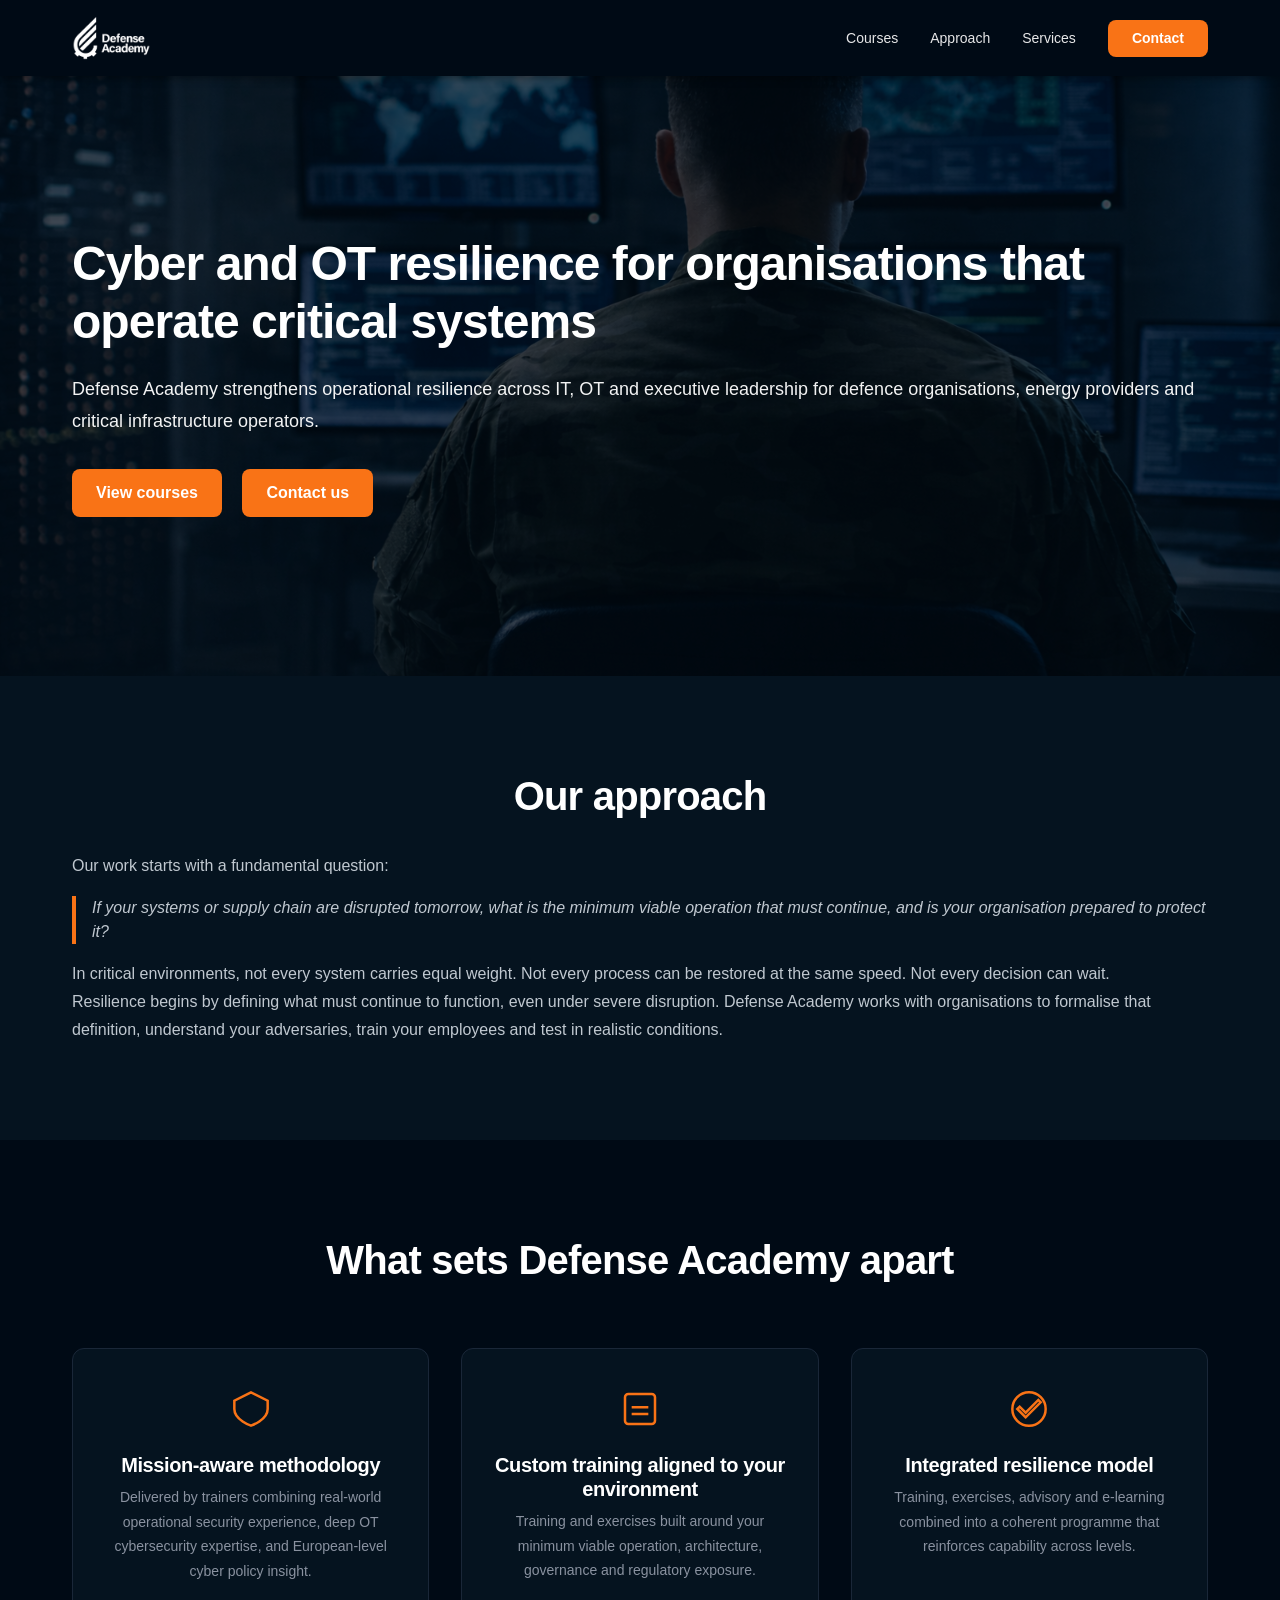
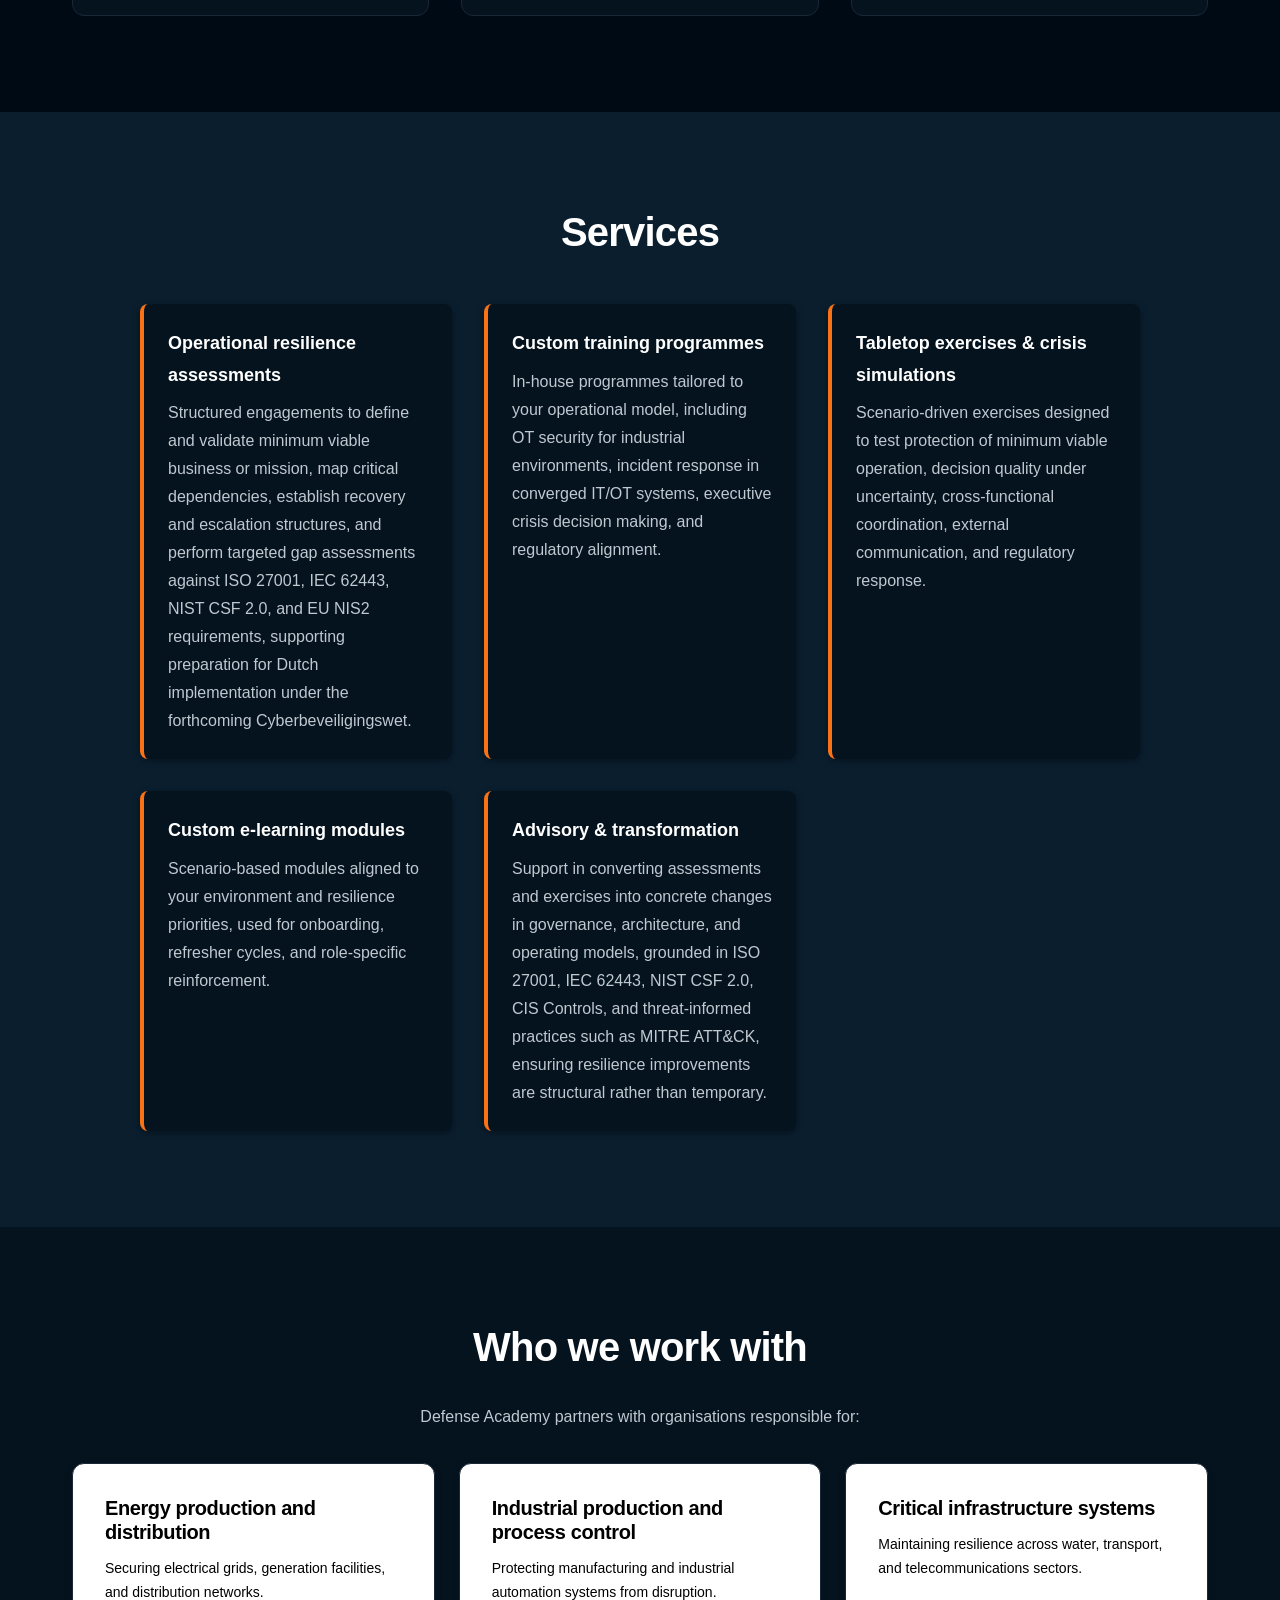
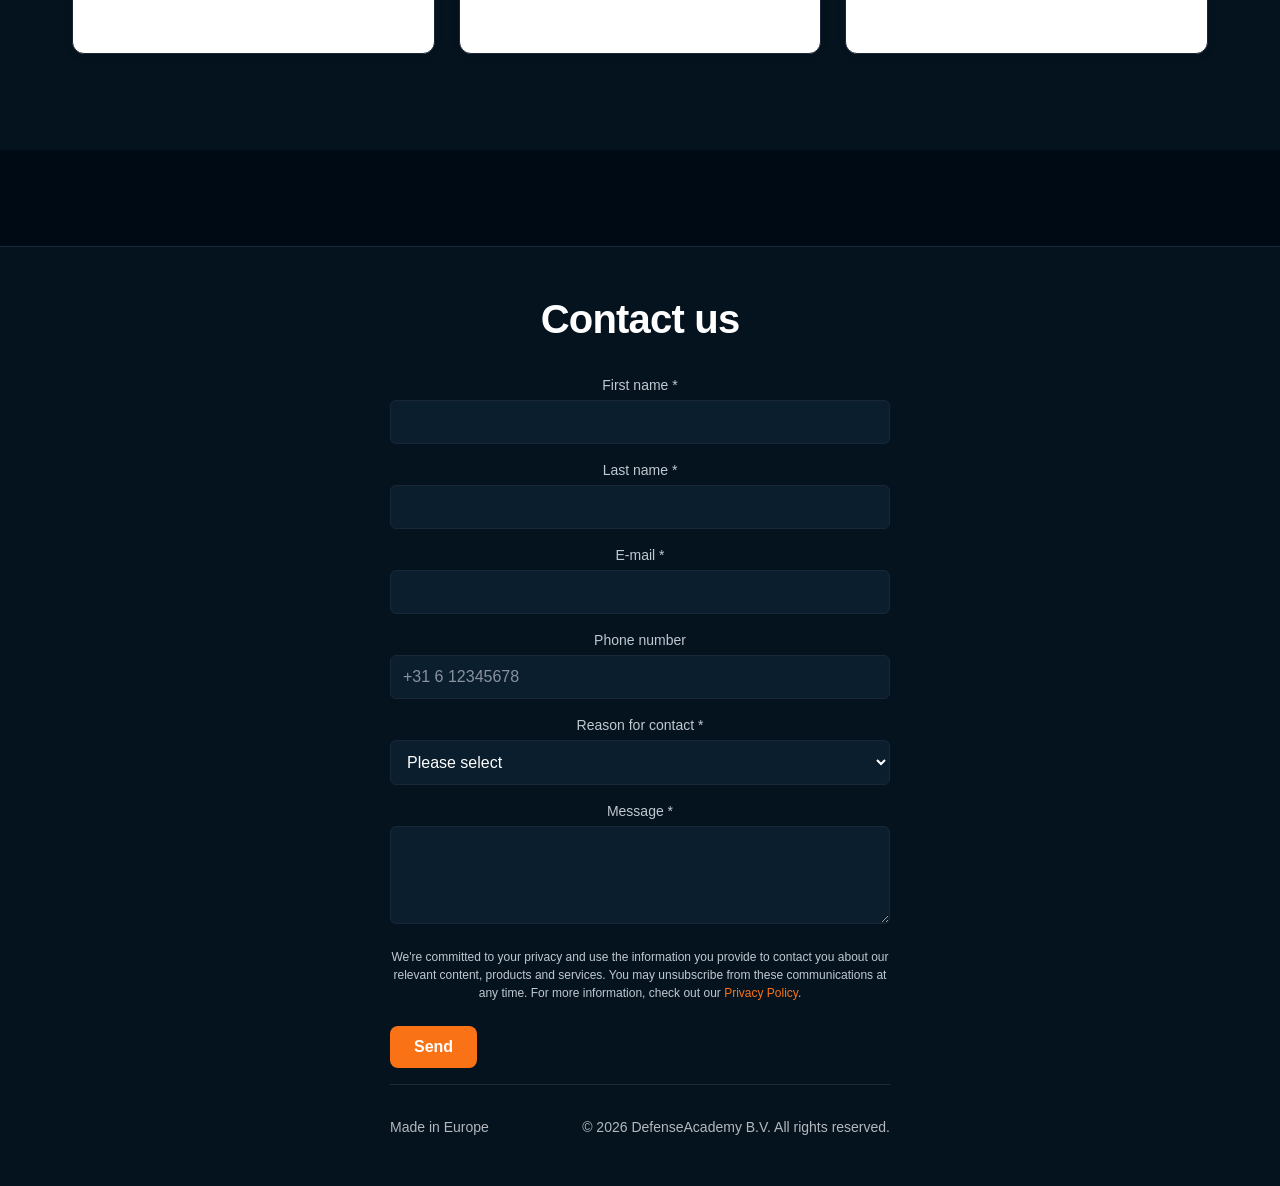
==== DefenseAcademy/index.html @ 431ff991 "Fix form validations" ====
<!DOCTYPE html>
<html lang="en">
<head>
  <meta charset="UTF-8">
  <meta name="viewport" content="width=device-width, initial-scale=1.0">
  <meta name="description" content="Defense Academy - Training and advisory for defense, energy and critical infrastructure organizations">
  <title>Defense Academy - Cyber and OT Resilience</title>
  <link rel="stylesheet" href="css/styles.css">
</head>
<body>
  <header class="navbar" role="banner">
    <div class="navbar-container">
      <a href="index.html" class="navbar-logo" aria-label="Defense Academy home">
        <img src="images/defense-academy-logo-white.png" alt="Defense Academy" class="logo">
      </a>
      <button class="nav-toggle" aria-label="Menu" aria-expanded="false" aria-controls="nav-menu">
        <span></span>
        <span></span>
        <span></span>
      </button>
      <nav id="nav-menu" class="nav-menu" aria-label="Navigation">
        <a href="pages/courses.html" class="nav-link">Courses</a>
        <a href="#approach" class="nav-link">Approach</a>
        <a href="#services" class="nav-link">Services</a>
        <a href="#contact" class="nav-link nav-cta">Contact</a>
      </nav>
    </div>
  </header>


  <main>
    <section class="hero" id="hero" aria-labelledby="hero-title">
      <img src="images/hero.png" alt="Defense Academy - Cyber and OT Resilience" class="hero-image">
      <div class="hero-content">
        <h1 id="hero-title">Cyber and OT resilience for organisations that operate critical systems</h1>
        <p class="hero-subtitle">Defense Academy strengthens operational resilience across IT, OT and executive leadership for defence organisations, energy providers and critical infrastructure operators.</p>
        <a href="pages/courses.html" class="btn btn-primary">View courses</a>
        <a href="#contact" class="btn btn-primary">Contact us</a>
      </div>
    </section>

    <section class="approach-section" id="approach" aria-labelledby="approach-title">
      <div class="container">
        <h2 id="approach-title">Our approach</h2>
        <p>Our work starts with a fundamental question:</p>
        <blockquote>If your systems or supply chain are disrupted tomorrow, what is the minimum viable operation that must continue, and is your organisation prepared to protect it?</blockquote>
        <p>In critical environments, not every system carries equal weight. Not every process can be restored at the same speed. Not every decision can wait.</p>
        <p>Resilience begins by defining what must continue to function, even under severe disruption. Defense Academy works with organisations to formalise that definition, understand your adversaries, train your employees and test in realistic conditions.</p>
      </div>
    </section>

    <section class="features-section" id="why-us" aria-labelledby="features-title">
      <div class="container">
        <h2 id="features-title">What sets Defense Academy apart</h2>
        <div class="features-grid">
          <div class="feature-card">
            <div class="feature-icon">
              <svg viewBox="0 0 24 24" width="40" height="40" stroke="currentColor" stroke-width="1.5" fill="none">
                <path d="M12 2L2 7V12C2 18.6 12 22 12 22S22 18.6 22 12V7L12 2Z"/>
              </svg>
            </div>
            <h3>Mission-aware methodology</h3>
            <p>Delivered by trainers combining real-world operational security experience, deep OT cybersecurity expertise, and European-level cyber policy insight.</p>
          </div>
          <div class="feature-card">
            <div class="feature-icon">
              <svg viewBox="0 0 24 24" width="40" height="40" stroke="currentColor" stroke-width="1.5" fill="none">
                <rect x="3" y="3" width="18" height="18" rx="2"/>
                <path d="M7 11H17M7 15H17"/>
              </svg>
            </div>
            <h3>Custom training aligned to your environment</h3>
            <p>Training and exercises built around your minimum viable operation, architecture, governance and regulatory exposure.</p>
          </div>
          <div class="feature-card">
            <div class="feature-icon">
              <svg viewBox="0 0 24 24" width="40" height="40" stroke="currentColor" stroke-width="1.5" fill="none">
                <path d="M12 2C6.48 2 2 6.48 2 12S6.48 22 12 22S22 17.52 22 12S17.52 2 12 2M10 17L5 12L6.41 10.59L10 14.17L17.59 6.58L19 8L10 17Z"/>
              </svg>
            </div>
            <h3>Integrated resilience model</h3>
            <p>Training, exercises, advisory and e-learning combined into a coherent programme that reinforces capability across levels.</p>
          </div>
        </div>
      </div>
    </section>

    <section class="services-section" id="services" aria-labelledby="services-title">
      <div class="container">
        <h2 id="services-title">Services</h2>
        <ul class="services-list">
          <li><strong>Operational resilience assessments</strong><p>Structured engagements to define and validate minimum viable business or mission, map critical dependencies, establish recovery and escalation structures, and perform targeted gap assessments against ISO 27001, IEC 62443, NIST CSF 2.0, and EU NIS2 requirements, supporting preparation for Dutch implementation under the forthcoming Cyberbeveiligingswet.</p></li>
          <li><strong>Custom training programmes</strong><p>In-house programmes tailored to your operational model, including OT security for industrial environments, incident response in converged IT/OT systems, executive crisis decision making, and regulatory alignment.</p></li>
          <li><strong>Tabletop exercises &amp; crisis simulations</strong><p>Scenario-driven exercises designed to test protection of minimum viable operation, decision quality under uncertainty, cross-functional coordination, external communication, and regulatory response.</p></li>
          <li><strong>Custom e-learning modules</strong><p>Scenario-based modules aligned to your environment and resilience priorities, used for onboarding, refresher cycles, and role-specific reinforcement.</p></li>
          <li><strong>Advisory &amp; transformation</strong><p>Support in converting assessments and exercises into concrete changes in governance, architecture, and operating models, grounded in ISO 27001, IEC 62443, NIST CSF 2.0, CIS Controls, and threat-informed practices such as MITRE ATT&CK, ensuring resilience improvements are structural rather than temporary.</p></li>
        </ul>
      </div>
    </section>

    <section class="partners-section" aria-labelledby="partners-title">
      <div class="container">
        <h2 id="partners-title">Who we work with</h2>
        <p>Defense Academy partners with organisations responsible for:</p>
        <div class="partners-grid">
          <div class="partner-card">
            <h3>Energy production and distribution</h3>
            <p>Securing electrical grids, generation facilities, and distribution networks.</p>
          </div>
          <div class="partner-card">
            <h3>Industrial production and process control</h3>
            <p>Protecting manufacturing and industrial automation systems from disruption.</p>
          </div>
          <div class="partner-card">
            <h3>Critical infrastructure systems</h3>
            <p>Maintaining resilience across water, transport, and telecommunications sectors.</p>
          </div>
        </div>
      </div>
    </section>

  </main>

  <footer id="contact" class="footer" role="contentinfo">
    <div class="container">
      <div class="footer-content">
        <form action="https://formspree.io/f/xkovdowg" method="POST" class="contact-form">
          <h3>Contact us</h3>
          <div class="field-group">
            <label for="first-name">First name *</label>
            <input type="text" id="first-name" name="first_name" required autocomplete="given-name">
          </div>
          <div class="field-group">
            <label for="last-name">Last name *</label>
            <input type="text" id="last-name" name="last_name" required autocomplete="family-name">
          </div>
          <div class="field-group">
            <label for="email">E-mail *</label>
            <input type="email" id="email" name="email" required autocomplete="email">
          </div>
          <div class="field-group">
            <label for="phone">Phone number</label>
            <input
  type="tel"
  id="phone"
  name="phone"
  required
  minlength="8"
  maxlength="16"
  pattern="^\+?[1-9][0-9\s]{7,14}$"
  placeholder="+31 6 12345678">
          </div>
          <div class="field-group">
            <label for="reason">Reason for contact *</label>
            <select id="reason" name="reason" required>
              <option value="">Please select</option>
              <option value="training">Training</option>
              <option value="consulting">Consulting</option>
              <option value="other">Other</option>
            </select>
          </div>
          <input type="hidden" name="_gotcha">
          <div class="field-group">
            <label for="message">Message *</label>
            <textarea id="message" name="message" rows="4" required></textarea>
          </div>
          <p class="privacy-text">We're committed to your privacy and use the information you provide to contact you about our relevant content, products and services. You may unsubscribe from these communications at any time. For more information, check out our <a href="#">Privacy Policy</a>.</p>
          <button type="submit" class="btn btn-primary">Send</button>
        </form>
      </div>
      <div class="footer-bottom">
        <span class="footer-left">Made in Europe</span>
        <span class="footer-right">&copy; 2026 DefenseAcademy B.V. All rights reserved.</span>
      </div>
    </div>
  </footer>

  <script src="js/script.js"></script>
</body>
</html>
---- DefenseAcademy/css/styles.css ----
/* Defense Academy - Design System & Styles */

/* ============================================
   1. CSS VARIABLES & DESIGN SYSTEM
   ============================================ */

:root {
  /* Colors */
  --bg: #000a15;
  --surface: #05131f;
  --surface-2: #0a1e2e;
  --text: #ffffff;
  --text-secondary: #c0c8d0;
  --muted: #8a92a0;
  --primary: #1e3a5f;
  --primary-light: #2d5a8c;
  --secondary: #f97316;
  --secondary-dark: #ea580c;
  --border: #1a2738;
  --shadow: rgba(0, 0, 0, 0.4);
  --shadow-lg: rgba(0, 0, 0, 0.6);

  /* Spacing Scale */
  --space-1: 0.25rem;
  --space-2: 0.5rem;
  --space-3: 0.75rem;
  --space-4: 1rem;
  --space-6: 1.5rem;
  --space-8: 2rem;
  --space-12: 3rem;
  --space-16: 4rem;
  --space-24: 6rem;
  --space-32: 8rem;
  --space-48: 12rem;
  --space-64: 16rem;

  /* Typography Scale */
  --text-xs: 0.75rem;
  --text-sm: 0.875rem;
  --text-base: 1rem;
  --text-lg: 1.125rem;
  --text-xl: 1.25rem;
  --text-2xl: 1.5rem;
  --text-3xl: 2rem;
  --text-4xl: 2.5rem;
  --text-5xl: 3rem;

  /* Line Heights */
  --leading-tight: 1.2;
  --leading-normal: 1.5;
  --leading-relaxed: 1.75;

  /* Border Radius */
  --radius-xs: 0.25rem;
  --radius-sm: 0.375rem;
  --radius-md: 0.5rem;
  --radius-lg: 0.75rem;
  --radius-xl: 1rem;

  /* Transitions */
  --transition-fast: 150ms ease;
  --transition-base: 200ms ease;
  --transition-slow: 300ms ease;
}

/* Respect prefers-reduced-motion */
@media (prefers-reduced-motion: reduce) {
  :root {
    --transition-fast: 0ms;
    --transition-base: 0ms;
    --transition-slow: 0ms;
  }
  html {
    scroll-behavior: auto !important;
  }
}

/* ============================================
   2. GLOBAL STYLES
   ============================================ */

* {
  margin: 0;
  padding: 0;
  box-sizing: border-box;
}

html {
  scroll-behavior: smooth;
}

body {
  font-family: -apple-system, BlinkMacSystemFont, 'Segoe UI', Roboto, 'Helvetica Neue', Arial, sans-serif;
  font-size: var(--text-base);
  line-height: var(--leading-normal);
  color: var(--text);
  background-color: var(--bg);
  overflow-x: hidden;
}

h1, h2, h3, h4, h5, h6 {
  font-weight: 700;
  line-height: var(--leading-tight);
  letter-spacing: -0.02em;
}

h1 {
  font-size: var(--text-5xl);
}

h2 {
  font-size: var(--text-4xl);
}

h3 {
  font-size: var(--text-2xl);
}

p {
  color: var(--text-secondary);
  line-height: var(--leading-relaxed);
}

a {
  color: inherit;
  text-decoration: none;
  transition: all var(--transition-base);
}

a:focus-visible {
  outline: 2px solid var(--secondary);
  outline-offset: 2px;
  border-radius: var(--radius-xs);
}

.container {
  max-width: 1200px;
  margin: 0 auto;
  padding: 0 var(--space-8);
}

/* ============================================
   3. NAVIGATION BAR
   ============================================ */

.navbar {
  position: sticky;
  top: 0;
  z-index: 999;
  background: #000a15;
  color: white;
  padding: var(--space-4) 0;
  box-shadow: 0 2px 8px var(--shadow);
}

.navbar-container {
  max-width: 1200px;
  margin: 0 auto;
  padding: 0 var(--space-8);
  display: flex;
  justify-content: space-between;
  align-items: center;
  width: 100%;
  box-sizing: border-box;
}

.navbar-logo {
  display: flex;
  align-items: center;
  gap: var(--space-2);
  cursor: pointer;
  font-weight: 700;
  transition: opacity var(--transition-base);
}

.navbar-logo:hover {
  opacity: 0.8;
}

.logo {
  height: 44px;
  width: auto;
}

.brand-name {
  font-size: var(--text-lg);
  color: white;
}

.nav-menu {
  display: flex;
  gap: var(--space-8);
  align-items: center;
}

.nav-link {
  color: rgba(255, 255, 255, 0.9);
  font-size: var(--text-sm);
  font-weight: 500;
  transition: color var(--transition-base);
  position: relative;
  padding: var(--space-2) 0;
}

.nav-link:hover {
  color: var(--secondary);
}

/* ============================================
   8. Anchors & scroll adjustments
   ============================================ */

#contact {
  scroll-margin-top: 80px; /* adjust based on navbar height */
}

/* ============================================
   9. Contact form (footer)
   ============================================ */

.contact-form {
  max-width: 500px;
  margin: 0 auto;
  display: flex;
  flex-direction: column;
  gap: var(--space-4);
}

.contact-form h3 {
  font-size: var(--text-4xl);
  color: var(--text);
  text-align: center;
  margin-bottom: var(--space-4);
}

.field-group {
  display: flex;
  flex-direction: column;
}

.contact-form label {
  font-size: var(--text-sm);
  margin-bottom: var(--space-1);
  color: var(--text-secondary);
}

.contact-form input,
.contact-form select,
.contact-form textarea {
  padding: var(--space-3);
  border: 1px solid var(--border);
  border-radius: var(--radius-sm);
  background-color: var(--surface-2);
  color: var(--text);
  font-size: var(--text-base);
  transition: all var(--transition-base);
  font-family: inherit;
}

.contact-form input::placeholder,
.contact-form textarea::placeholder {
  color: var(--muted);
}

.contact-form input:focus,
.contact-form select:focus,
.contact-form textarea:focus {
  outline: none;
  border-color: var(--secondary);
  box-shadow: 0 0 0 3px rgba(249, 115, 22, 0.1);
}

.privacy-text {
  font-size: var(--text-xs);
  color: var(--text-secondary);
  line-height: var(--leading-normal);
}

.privacy-text a {
  color: var(--secondary);
  text-decoration: underline;
}

.contact-form .btn {
  align-self: flex-start;
}

.footer-bottom {
  display: flex;
  justify-content: space-between;
  align-items: center;
  max-width: 500px; /* match contact-form width */
  margin: var(--space-4) auto 0;
  padding: 0; /* remove extra horizontal padding so edges line up with form */
  color: var(--text-secondary);
  font-size: var(--text-sm);
}

.footer-bottom .footer-left,
.footer-bottom .footer-right {
  display: inline-block;
}

/* Additional sections */
.approach-section,
.partners-section {
  padding: var(--space-24) 0;
  color: var(--text);
}

/* differentiate backgrounds */
.approach-section { background-color: var(--surface); }
.partners-section { background-color: var(--surface); }

.approach-section h2 {
  text-align: center;
  margin-bottom: var(--space-8);
}

.approach-section blockquote {
  margin: var(--space-4) 0;
  padding-left: var(--space-4);
  border-left: 4px solid var(--secondary);
  color: var(--text-secondary);
  font-style: italic;
}

.partners-section h2 {
  color: var(--text);
  margin-bottom: var(--space-8);
  text-align: center;
}

.partners-section > .container > p:first-of-type {
  text-align: center;
  margin-bottom: var(--space-8);
}

.partners-section ul {
  list-style: none;
  padding: 0;
  margin: 0 auto;
  max-width: 800px;
}

/* Partners grid styling */
.partners-grid {
  display: grid;
  grid-template-columns: repeat(auto-fit, minmax(250px, 1fr));
  gap: var(--space-6);
  margin-top: var(--space-8);
}

.partner-card {
  background: white;
  padding: var(--space-8);
  border-radius: var(--radius-lg);
  border: 1px solid var(--border);
  transition: all var(--transition-base);
  display: flex;
  flex-direction: column;
  box-shadow: 0 2px 8px rgba(0, 0, 0, 0.08);
}

.partner-card:hover {
  transform: translateY(-4px);
  box-shadow: 0 12px 32px rgba(0, 0, 0, 0.12);
}

.partner-card h3 {
  color: #000000;
  font-size: var(--text-xl);
  margin-bottom: var(--space-3);
  line-height: var(--leading-tight);
}

.partner-card p {
  font-size: var(--text-sm);
  color: #000000;
  margin-bottom: var(--space-4);
  flex-grow: 1;
}

.partners-section ul {
  display: flex;
  flex-wrap: wrap;
  justify-content: center;
  gap: var(--space-4);
  list-style: none;
}

.partners-section ul li {
  font-size: var(--text-base);
  color: var(--text);
  padding: var(--space-2) var(--space-4);
  background: var(--primary);
  border-radius: var(--radius-lg);
  text-align: center;
  color: white;
  flex: 0 0 auto;
}



}

.nav-link::after {
  content: '';
  position: absolute;
  bottom: -4px;
  left: 0;
  width: 0;
  height: 2px;
  background: var(--secondary);
  transition: width var(--transition-base);
}

.nav-link:hover::after {
  width: 100%;
}

.nav-cta {
  background: var(--secondary);
  color: white !important;
  padding: var(--space-2) var(--space-6);
  border-radius: var(--radius-md);
  font-weight: 600;
}

.nav-cta:hover {
  background: var(--secondary-dark);
}

.nav-cta::after {
  display: none;
}

.nav-toggle {
  display: none;
  flex-direction: column;
  gap: 5px;
  background: none;
  border: none;
  cursor: pointer;
  padding: var(--space-2);
}

.nav-toggle span {
  width: 24px;
  height: 2px;
  background: white;
  border-radius: 2px;
  transition: all var(--transition-base);
}

/* Mobile nav toggle state */
.nav-toggle.active span:nth-child(1) {
  transform: rotate(45deg) translate(8px, 8px);
}

.nav-toggle.active span:nth-child(2) {
  opacity: 0;
}

.nav-toggle.active span:nth-child(3) {
  transform: rotate(-45deg) translate(7px, -7px);
}

/* ============================================
   4. HERO SECTION
   ============================================ */

.hero {
  position: relative;
  min-height: 600px;
  display: flex;
  align-items: center;
  justify-content: flex-start;
  overflow: hidden;
}

.hero-image {
  position: absolute;
  top: 0;
  left: 0;
  width: 100%;
  height: 100%;
  object-fit: cover;
  z-index: 0;
}

.hero::before {
  content: '';
  position: absolute;
  top: 0;
  left: 0;
  right: 0;
  bottom: 0;
  background: rgba(0, 10, 21, 0.6);
  z-index: 1;
}

.hero-content {
  position: relative;
  z-index: 2;
  max-width: 1200px;
  margin: 0 auto;
  padding: var(--space-24) var(--space-8);
  width: 100%;
  box-sizing: border-box;
}

.hero h1 {
  color: white;
  font-size: var(--text-5xl);
  margin-bottom: var(--space-6);
  line-height: 1.2;
}

.hero-subtitle {
  font-size: var(--text-lg);
  color: rgba(255, 255, 255, 0.95);
  margin-bottom: var(--space-8);
  line-height: var(--leading-relaxed);
}

.hero-content .btn {
  margin-right: var(--space-4);
}

/* ============================================
   5. BUTTONS
   ============================================ */

.btn {
  display: inline-flex;
  align-items: center;
  justify-content: center;
  padding: var(--space-3) var(--space-6);
  font-size: var(--text-base);
  font-weight: 600;
  border-radius: var(--radius-md);
  border: none;
  cursor: pointer;
  transition: all var(--transition-base);
  white-space: nowrap;
  text-align: center;
}

.btn:focus-visible {
  outline: 2px solid var(--secondary);
  outline-offset: 2px;
}

.btn-primary {
  background: var(--secondary);
  color: white;
}

.btn-primary:hover {
  background: var(--secondary-dark);
  color: white;
  transform: translateY(-2px);
  box-shadow: 0 8px 20px rgba(249, 115, 22, 0.3);
}

.btn-secondary {
  background: transparent;
  color: var(--primary);
  border: 2px solid var(--primary);
}

.btn-secondary:hover {
  background: var(--primary);
  color: white;
}

/* ============================================
   6. FEATURES SECTION
   ============================================ */

.features-section {
  padding: var(--space-24) 0;
  background: #000a15;
}

.features-section h2 {
  text-align: center;
  margin-bottom: var(--space-16);
  color: #ffffff;
}

.features-grid {
  display: grid;
  grid-template-columns: repeat(auto-fit, minmax(300px, 1fr));
  gap: var(--space-8);
}

.feature-card {
  background: #05131f;
  padding: var(--space-8);
  border-radius: var(--radius-lg);
  border: 1px solid var(--border);
  text-align: center;
  transition: all var(--transition-base);
  display: flex;
  flex-direction: column;
}

.feature-card:hover {
  transform: translateY(-4px);
  box-shadow: 0 12px 32px var(--shadow-lg);
  border-color: var(--secondary);
}

.feature-icon {
  width: 56px;
  height: 56px;
  margin: 0 auto var(--space-4);
  color: var(--secondary);
  display: flex;
  align-items: center;
  justify-content: center;
}

.feature-card h3 {
  font-size: var(--text-xl);
  color: #ffffff;
  margin-bottom: var(--space-2);
}

.feature-card p {
  font-size: var(--text-sm);
  color: var(--muted);
}

/* ============================================
   7. SERVICES SECTION
   ============================================ */

.services-section {
  padding: var(--space-24) 0;
  background-color: var(--surface-2);
}

.services-section h2 {
  color: var(--text);
  margin-bottom: var(--space-12);
  text-align: center;
}

.services-list {
  list-style: none;
  max-width: 1000px;
  margin: 0 auto;
  padding: 0;
  display: grid;
  grid-template-columns: repeat(auto-fit, minmax(280px, 1fr));
  gap: var(--space-8);
}

.services-list li {
  background-color: var(--surface);
  padding: var(--space-6);
  border-radius: var(--radius-md);
  box-shadow: 0 2px 6px var(--shadow);
  font-size: var(--text-base);
  line-height: var(--leading-relaxed);
  color: var(--text-secondary);
  display: flex;
  flex-direction: column;
  gap: var(--space-2);
  border-left: 4px solid var(--secondary);
  transition: all var(--transition-base);
}

.services-list li:hover {
  transform: translateY(-4px);
  box-shadow: 0 8px 20px var(--shadow-lg);
}

.services-list strong {
  color: #ffffff;
  font-size: var(--text-lg);
  font-weight: 700;
}

/* remove bullet pseudo-element that caused layout issues */

.services-list li p {
  margin: 0;
}

/* ============================================
   8. TESTIMONIAL SECTION
   ============================================ */

.testimonial-section {
  padding: var(--space-24) 0;
  background: linear-gradient(135deg, var(--primary) 0%, var(--primary-light) 100%);
  color: white;
}

.testimonial-card {
  max-width: 600px;
  margin: 0 auto;
  background: rgba(255, 255, 255, 0.1);
  backdrop-filter: blur(10px);
  border: 1px solid rgba(255, 255, 255, 0.2);
  padding: var(--space-12);
  border-radius: var(--radius-xl);
  text-align: center;
}

.testimonial-icons {
  display: flex;
  justify-content: center;
  gap: var(--space-3);
  margin-bottom: var(--space-6);
  color: var(--secondary);
}

.testimonial-card blockquote {
  font-size: var(--text-2xl);
  font-weight: 700;
  line-height: var(--leading-relaxed);
  margin: 0;
}

/* ============================================
   9. COURSES SECTION
   ============================================ */

.courses-section {
  padding: var(--space-24) 0;
}

.courses-section h2 {
  text-align: center;
  margin-bottom: var(--space-8);
}

.section-intro {
  text-align: center;
  max-width: 600px;
  margin: 0 auto var(--space-16);
  font-size: var(--text-lg);
  color: var(--text-secondary);
}

.courses-grid {
  display: grid;
  grid-template-columns: repeat(auto-fit, minmax(300px, 1fr));
  gap: var(--space-8);
  margin-bottom: var(--space-16);
}

.course-card {
  background: white;
  padding: var(--space-8);
  border-radius: var(--radius-lg);
  border: 1px solid var(--border);
  box-shadow: 0 2px 8px rgba(0, 0, 0, 0.08);
  transition: all var(--transition-base);
  display: flex;
  flex-direction: column;
  position: relative;
}

.course-card:hover {
  transform: translateY(-4px);
  box-shadow: 0 12px 32px rgba(0, 0, 0, 0.12);
}

.course-badge {
  display: inline-block;
  background: var(--secondary);
  color: white;
  padding: var(--space-2) var(--space-4);
  border-radius: var(--radius-sm);
  font-size: var(--text-xs);
  font-weight: 700;
  text-transform: uppercase;
  letter-spacing: 0.5px;
  margin-bottom: var(--space-4);
  width: fit-content;
}

.course-card h3 {
  color: #000000;
  font-size: var(--text-xl);
  margin-bottom: var(--space-3);
  line-height: var(--leading-tight);
}

.course-card p {
  font-size: var(--text-sm);
  color: #000000;
  margin-bottom: var(--space-4);
}

.course-card > p:nth-of-type(1) {
  flex-grow: 1;
}

.course-duration {
  font-size: var(--text-xs);
  color: var(--muted);
  margin-bottom: var(--space-6);
  margin-top: auto;
}

.course-link {
  color: var(--secondary);
  font-weight: 600;
  text-decoration: none;
  transition: color var(--transition-base);
  font-size: var(--text-sm);
}

.course-link:hover {
  color: #ea580c;
  text-decoration: underline;
}

/* CTA Section styling */
.cta-section {
  background: var(--primary);
  color: white;
  padding: var(--space-16) 0;
  text-align: center;
}

.cta-section h2 {
  color: white;
  margin-bottom: var(--space-4);
}

.cta-section p {
  color: rgba(255, 255, 255, 0.9);
  margin-bottom: var(--space-8);
  font-size: var(--text-lg);
}

/* ============================================
   10. FOOTER
   ============================================ */

.footer {
  background: var(--bg);
  color: white;
  padding: var(--space-16) 0 var(--space-8);
}

.footer-content {
  display: grid;
  grid-template-columns: repeat(auto-fit, minmax(250px, 1fr));
  gap: var(--space-12);
  margin-bottom: var(--space-12);
}

.footer-section h3 {
  color: #fff;
  font-size: var(--text-lg);
  margin-bottom: var(--space-4);
}

.footer-section p {
  color: rgba(255, 255, 255, 0.9);
  font-size: var(--text-sm);
  line-height: var(--leading-relaxed);
}

.footer-section address {
  font-style: normal;
  color: rgba(255, 255, 255, 0.9);
  font-size: var(--text-sm);
  line-height: var(--leading-relaxed);
}

.footer-section a {
  color: rgba(255, 255, 255, 0.9);
  transition: color var(--transition-base);
}

.footer-section a:hover {
  color: var(--secondary);
}

.footer-bottom {
  text-align: center;
  padding-top: var(--space-8);
  border-top: 1px solid rgba(255, 255, 255, 0.1);
  color: rgba(255, 255, 255, 0.7);
  font-size: var(--text-sm);
}

/* ============================================
   11. RESPONSIVE DESIGN
   ============================================ */

/* Tablet (768px) */
@media (max-width: 1023px) {
  h1 {
    font-size: var(--text-4xl);
  }

  h2 {
    font-size: var(--text-3xl);
  }

  .hero {
    grid-template-columns: 1fr;
    gap: var(--space-12);
    padding: var(--space-16) 0;
  }

  .hero h1 {
    font-size: var(--text-4xl);
  }

  .nav-menu {
    gap: var(--space-4);
  }
}

/* Mobile (767px and below) */
@media (max-width: 767px) {
  .navbar-container {
    padding: 0 var(--space-4);
  }

  .nav-toggle {
    display: flex;
  }

  .nav-menu {
    display: none;
    position: absolute;
    top: 60px;
    left: 0;
    right: 0;
    flex-direction: column;
    background: var(--primary);
    padding: var(--space-4) 0;
    border-bottom: 1px solid rgba(0, 0, 0, 0.1);
    box-shadow: 0 8px 16px rgba(0, 0, 0, 0.1);
  }

  .nav-menu.active {
    display: flex;
  }

  .nav-link {
    padding: var(--space-4) var(--space-8);
  }

  .nav-cta {
    margin: var(--space-2) var(--space-8);
    width: calc(100% - var(--space-16));
    text-align: center;
  }

  h1 {
    font-size: var(--text-3xl);
  }

  h2 {
    font-size: var(--text-2xl);
  }

  h3 {
    font-size: var(--text-xl);
  }

  .hero {
    padding: var(--space-12) 0;
    min-height: 400px;
  }

  .hero-content {
    padding: var(--space-12) var(--space-4);
    max-width: none;
  }

  .hero h1 {
    font-size: var(--text-3xl);
  }

  .hero-subtitle {
    font-size: var(--text-base);
  }

  .hero-visual {
    padding: 0 var(--space-4);
  }

  .features-grid {
    grid-template-columns: 1fr;
  }

  .features-section,
  .services-section,
  .testimonial-section {
    padding: var(--space-12) 0;
  }

  .container {
    padding: 0 var(--space-4);
  }

  .testimonial-card {
    padding: var(--space-8);
  }

  .testimonial-card blockquote {
    font-size: var(--text-xl);
  }

  .courses-grid {
    grid-template-columns: 1fr;
  }

  .footer-content {
    gap: var(--space-8);
  }
}

/* Extra small (479px and below) */
@media (max-width: 479px) {
  .container {
    padding: 0 var(--space-3);
  }

  h1 {
    font-size: var(--text-2xl);
  }

  h2 {
    font-size: var(--text-xl);
  }

  .hero h1 {
    font-size: var(--text-2xl);
  }

  .hero-subtitle {
    font-size: var(--text-sm);
  }

  .btn {
    width: 100%;
  }

  .services-list li {
    font-size: var(--text-base);
    padding: var(--space-3) 0 var(--space-3) var(--space-6);
  }

  .testimonial-card {
    padding: var(--space-6);
  }

  .testimonial-card blockquote {
    font-size: var(--text-lg);
  }

  .footer-bottom {
    flex-direction: column;
    gap: var(--space-4);
  }
}

/* ============================================
   RESPONSIBLE DISCLOSURE STYLES
   ============================================ */

.disclosure-section,
.reporting-section,
.guidelines-section,
.scope-section,
.known-issues-section,
.security-txt-section,
.agreement-section {
  padding: var(--space-24) 0;
  border-bottom: 1px solid var(--border);
}

.disclosure-section {
  background: linear-gradient(135deg, var(--surface) 0%, var(--surface-2) 100%);
}

.section-intro {
  font-size: var(--text-lg);
  line-height: var(--leading-normal);
  color: var(--text);
  margin-bottom: var(--space-12);
}

/* Reporting Section */
.reporting-section h2 {
  margin-bottom: var(--space-8);
}

.reporting-section > .container > p {
  margin-bottom: var(--space-8);
  color: var(--text-secondary);
}

.disclosure-list {
  display: grid;
  grid-template-columns: 1fr;
  gap: var(--space-12);
  margin-top: var(--space-12);
}

.disclosure-item {
  display: flex;
  gap: var(--space-8);
  padding: var(--space-8);
  background: var(--surface-2);
  border-left: 4px solid var(--secondary);
  border-radius: 8px;
}

.disclosure-number {
  display: flex;
  align-items: center;
  justify-content: center;
  width: 48px;
  height: 48px;
  background: var(--secondary);
  color: var(--bg);
  font-weight: 700;
  font-size: var(--text-lg);
  border-radius: 50%;
  flex-shrink: 0;
}

.disclosure-content h3 {
  margin-bottom: var(--space-4);
  color: var(--text);
}

.disclosure-content p {
  color: var(--text-secondary);
  line-height: var(--leading-normal);
}

/* Guidelines Section */
.guidelines-section h2 {
  margin-bottom: var(--space-12);
}

.guidelines-grid {
  display: grid;
  grid-template-columns: repeat(auto-fit, minmax(280px, 1fr));
  gap: var(--space-8);
  margin-top: var(--space-8);
}

.guideline-card {
  padding: var(--space-8);
  background: var(--surface-2);
  border: 1px solid var(--border);
  border-radius: 8px;
  transition: all var(--transition-duration, 0.3s) ease;
}

.guideline-card:hover {
  border-color: var(--secondary);
  transform: translateY(-4px);
  box-shadow: 0 8px 24px rgba(249, 115, 22, 0.1);
}

.guideline-icon {
  font-size: 2.5rem;
  margin-bottom: var(--space-4);
  display: block;
}

.guideline-card h3 {
  margin-bottom: var(--space-4);
  color: var(--text);
  font-size: var(--text-lg);
}

.guideline-card p {
  color: var(--text-secondary);
  line-height: var(--leading-normal);
}

.guideline-card strong {
  color: var(--secondary);
}

/* Scope Section */
.scope-section h2 {
  margin-bottom: var(--space-12);
}

.scope-content {
  margin-bottom: var(--space-16);
}

.scope-content h3 {
  margin-bottom: var(--space-8);
  font-size: var(--text-xl);
  color: var(--text);
}

.scope-intro {
  margin-bottom: var(--space-8);
  color: var(--text-secondary);
}

.vulnerability-list {
  list-style: none;
  padding: 0;
  display: grid;
  grid-template-columns: repeat(auto-fit, minmax(250px, 1fr));
  gap: var(--space-4);
}

.vulnerability-list li {
  padding: var(--space-4) var(--space-6);
  background: var(--surface-2);
  border-left: 3px solid var(--secondary);
  color: var(--text);
  border-radius: 4px;
}

.out-of-scope-grid {
  display: grid;
  grid-template-columns: repeat(auto-fit, minmax(300px, 1fr));
  gap: var(--space-8);
  margin-top: var(--space-8);
}

.out-of-scope-item {
  padding: var(--space-8);
  background: var(--surface-2);
  border: 1px solid var(--border);
  border-radius: 8px;
}

.out-of-scope-item h4 {
  margin-bottom: var(--space-4);
  color: var(--text);
  font-size: var(--text-base);
}

.out-of-scope-item p {
  color: var(--text-secondary);
  font-size: var(--text-sm);
  line-height: var(--leading-normal);
  margin: 0;
}

/* Known Issues Section */
.known-issues-section {
  background: linear-gradient(135deg, var(--surface) 0%, var(--surface-2) 100%);
}

.known-issues-section h2 {
  margin-bottom: var(--space-8);
}

.known-issues-section p {
  color: var(--text-secondary);
  line-height: var(--leading-normal);
  font-size: var(--text-lg);
}

/* Security.txt Section */
.security-txt-section h2 {
  margin-bottom: var(--space-8);
}

.security-txt-section p {
  color: var(--text-secondary);
  line-height: var(--leading-normal);
  margin-bottom: var(--space-6);
}

.security-txt-section a {
  color: var(--secondary);
  text-decoration: none;
  font-weight: 600;
}

.security-txt-section a:hover {
  text-decoration: underline;
}

/* Agreement Section */
.agreement-section {
  background: linear-gradient(135deg, rgba(30, 58, 95, 0.1) 0%, rgba(249, 115, 22, 0.05) 100%);
}

.agreement-section h2 {
  margin-bottom: var(--space-8);
  color: var(--text);
}

.agreement-content {
  padding: var(--space-12);
  background: var(--surface-2);
  border-left: 4px solid var(--secondary);
  border-radius: 8px;
}

.agreement-content p {
  color: var(--text-secondary);
  line-height: var(--leading-normal);
  margin: 0;
}

/* Footer */
.footer {
  background: var(--surface);
  border-top: 1px solid var(--border);
  padding: var(--space-12) 0;
  margin-top: var(--space-24);
}

.footer-content {
  max-width: 1200px;
  margin: 0 auto;
  padding: 0 var(--space-8);
  text-align: center;
  color: var(--text-secondary);
  font-size: var(--text-sm);
}

.footer-content p {
  margin: var(--space-2) 0;
}

.footer-content a {
  color: var(--secondary);
  text-decoration: none;
}

.footer-content a:hover {
  text-decoration: underline;
}

/* Responsive - Disclosure Section */
@media (max-width: 768px) {
  .disclosure-section,
  .reporting-section,
  .guidelines-section,
  .scope-section,
  .known-issues-section,
  .security-txt-section,
  .agreement-section {
    padding: var(--space-16) 0;
  }

  .disclosure-item {
    flex-direction: column;
    gap: var(--space-6);
  }

  .disclosure-number {
    width: 40px;
    height: 40px;
    font-size: var(--text-base);
  }

  .guidelines-grid {
    grid-template-columns: 1fr;
  }

  .vulnerability-list {
    grid-template-columns: 1fr;
  }

  .out-of-scope-grid {
    grid-template-columns: 1fr;
  }

  .agreement-content {
    padding: var(--space-8);
  }

  /* Hero buttons stack spacing */
  .hero-content .btn + .btn {
    margin-top: var(--space-4);
  }
}

/* Print styles */
@media print {
  .navbar,
  .nav-toggle {
    display: none;
  }

  body {
    background: white;
  }

  a {
    text-decoration: underline;
  }
}
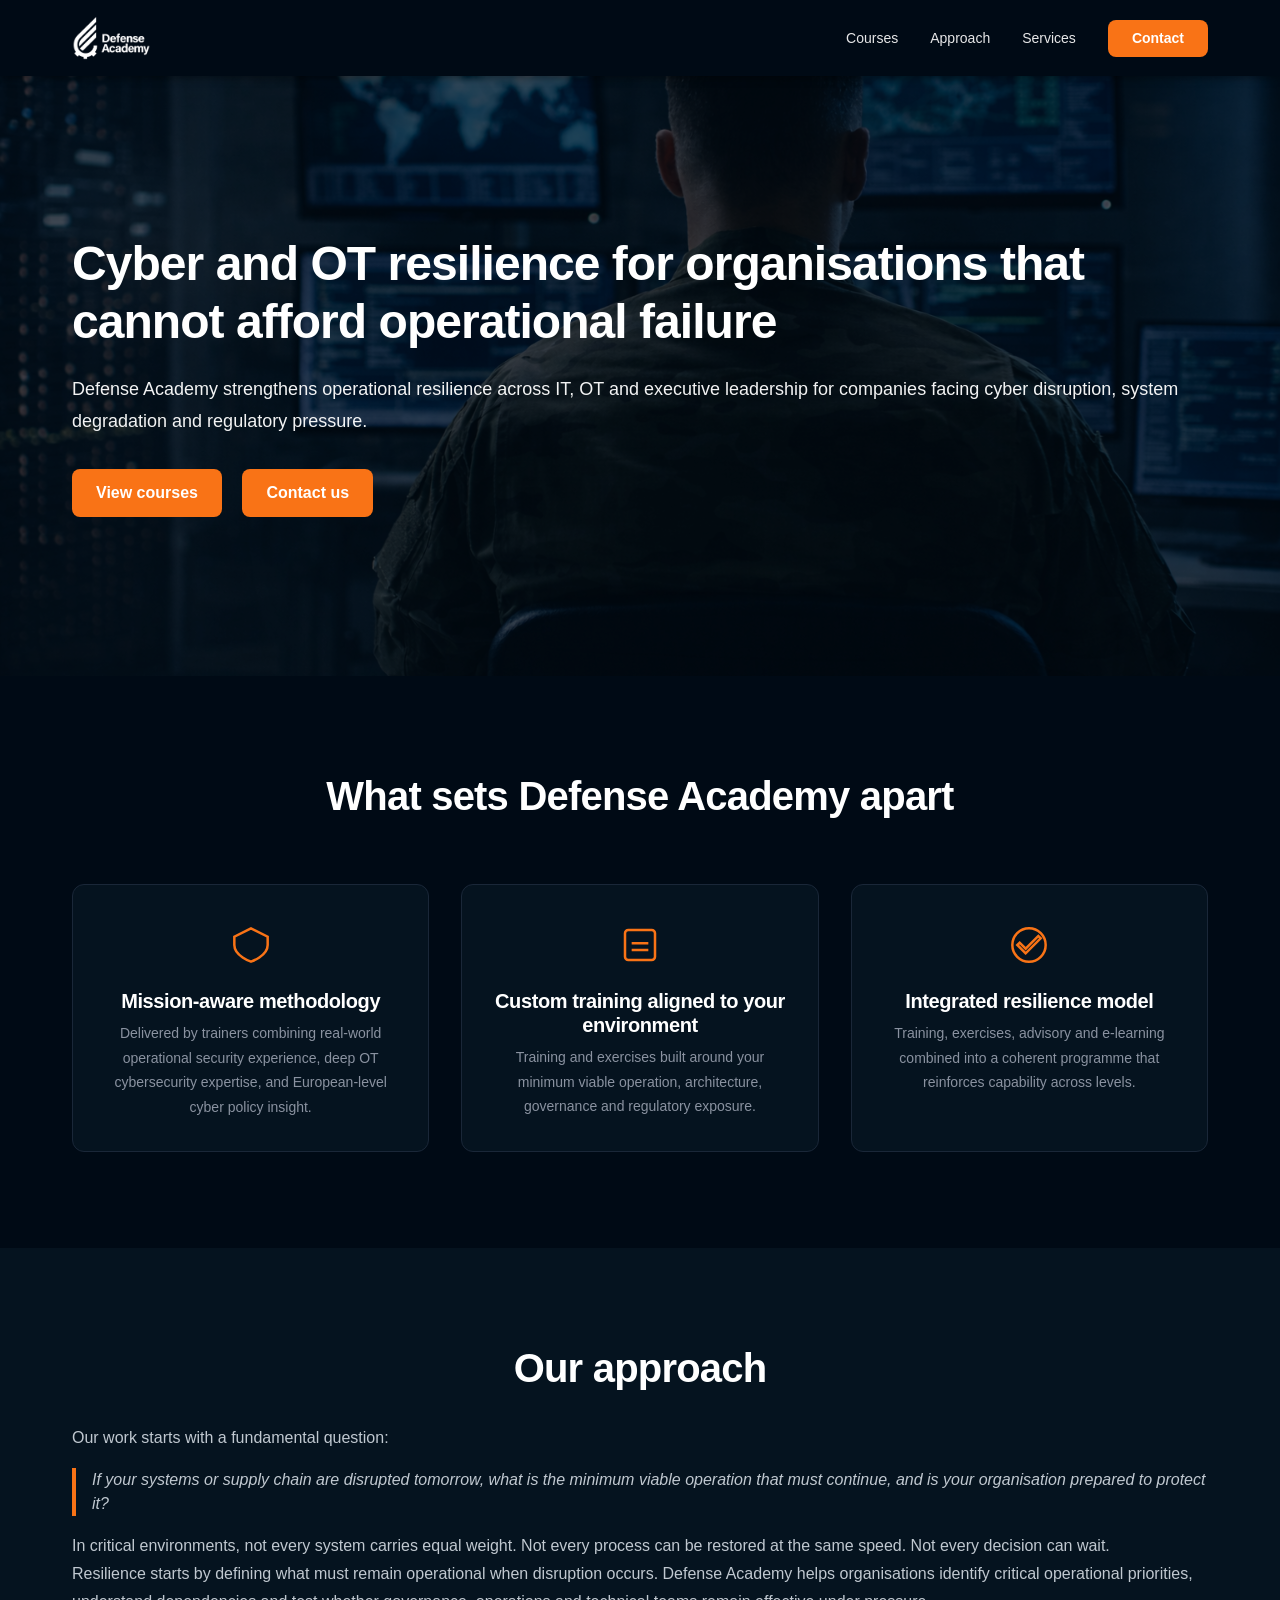
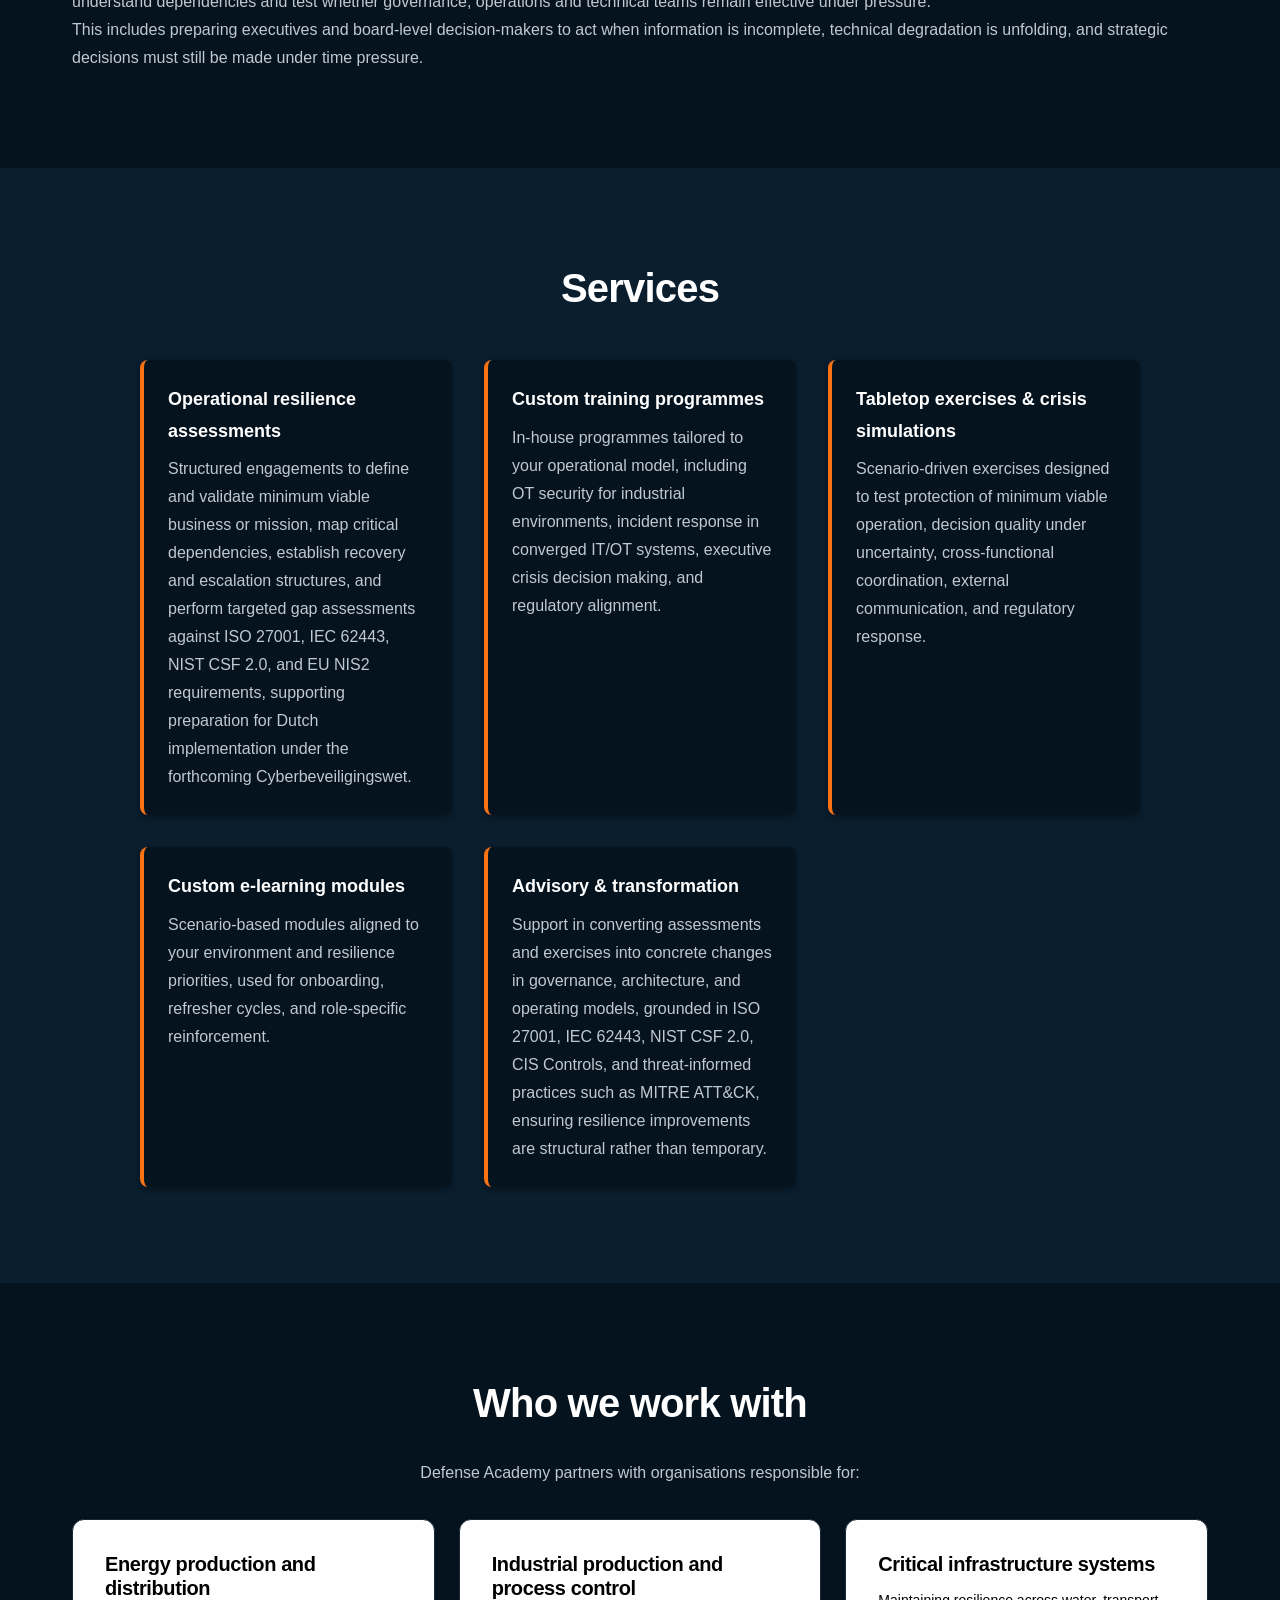
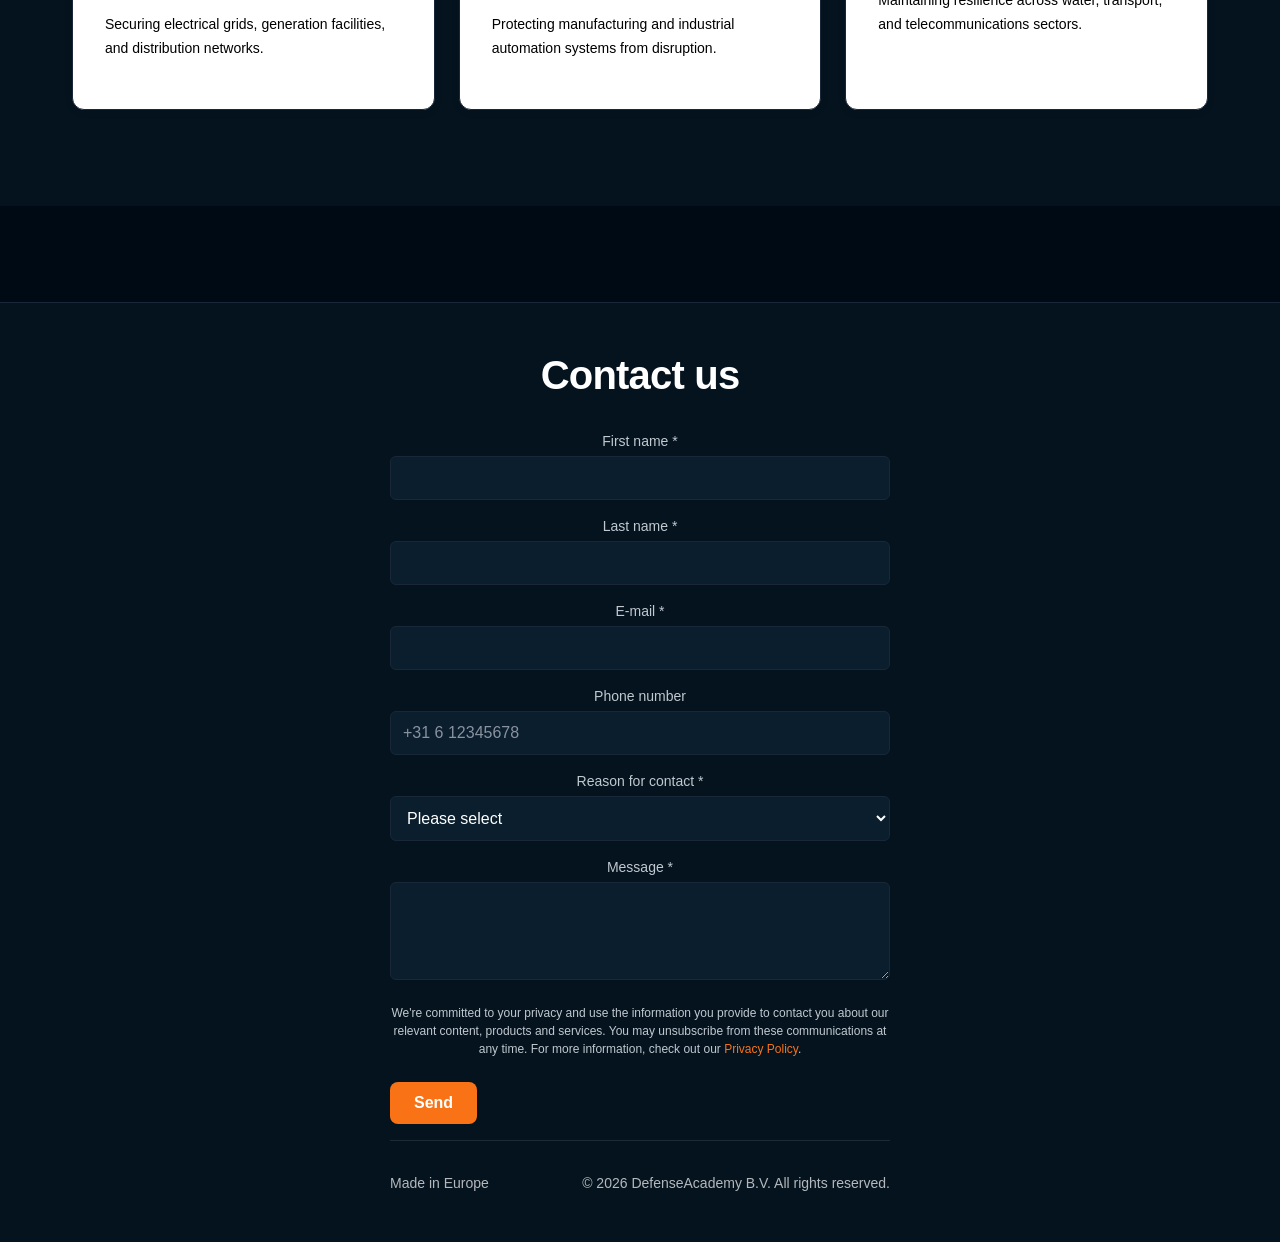
==== commit a9be9d3b: "Updated content" ====
--- a/DefenseAcademy/index.html
+++ b/DefenseAcademy/index.html
@@ -32,20 +32,10 @@
     <section class="hero" id="hero" aria-labelledby="hero-title">
       <img src="images/hero.png" alt="Defense Academy - Cyber and OT Resilience" class="hero-image">
       <div class="hero-content">
-        <h1 id="hero-title">Cyber and OT resilience for organisations that operate critical systems</h1>
-        <p class="hero-subtitle">Defense Academy strengthens operational resilience across IT, OT and executive leadership for defence organisations, energy providers and critical infrastructure operators.</p>
+        <h1 id="hero-title">Cyber and OT resilience for organisations that cannot afford operational failure</h1>
+        <p class="hero-subtitle">Defense Academy strengthens operational resilience across IT, OT and executive leadership for companies facing cyber disruption, system degradation and regulatory pressure.</p>
         <a href="pages/courses.html" class="btn btn-primary">View courses</a>
         <a href="#contact" class="btn btn-primary">Contact us</a>
-      </div>
-    </section>
-
-    <section class="approach-section" id="approach" aria-labelledby="approach-title">
-      <div class="container">
-        <h2 id="approach-title">Our approach</h2>
-        <p>Our work starts with a fundamental question:</p>
-        <blockquote>If your systems or supply chain are disrupted tomorrow, what is the minimum viable operation that must continue, and is your organisation prepared to protect it?</blockquote>
-        <p>In critical environments, not every system carries equal weight. Not every process can be restored at the same speed. Not every decision can wait.</p>
-        <p>Resilience begins by defining what must continue to function, even under severe disruption. Defense Academy works with organisations to formalise that definition, understand your adversaries, train your employees and test in realistic conditions.</p>
       </div>
     </section>
 
@@ -82,6 +72,17 @@
             <p>Training, exercises, advisory and e-learning combined into a coherent programme that reinforces capability across levels.</p>
           </div>
         </div>
+      </div>
+    </section>
+
+    <section class="approach-section" id="approach" aria-labelledby="approach-title">
+      <div class="container">
+        <h2 id="approach-title">Our approach</h2>
+        <p>Our work starts with a fundamental question:</p>
+        <blockquote>If your systems or supply chain are disrupted tomorrow, what is the minimum viable operation that must continue, and is your organisation prepared to protect it?</blockquote>
+        <p>In critical environments, not every system carries equal weight. Not every process can be restored at the same speed. Not every decision can wait.</p>
+        <p>Resilience starts by defining what must remain operational when disruption occurs. Defense Academy helps organisations identify critical operational priorities, understand dependencies and test whether governance, operations and technical teams remain effective under pressure.</p>
+        <p>This includes preparing executives and board-level decision-makers to act when information is incomplete, technical degradation is unfolding, and strategic decisions must still be made under time pressure.</p>
       </div>
     </section>
 
@@ -175,6 +176,6 @@
     </div>
   </footer>
 
-  <script src="js/script.js"></script>
+  <script src="js/script.js" defer></script>
 </body>
 </html>
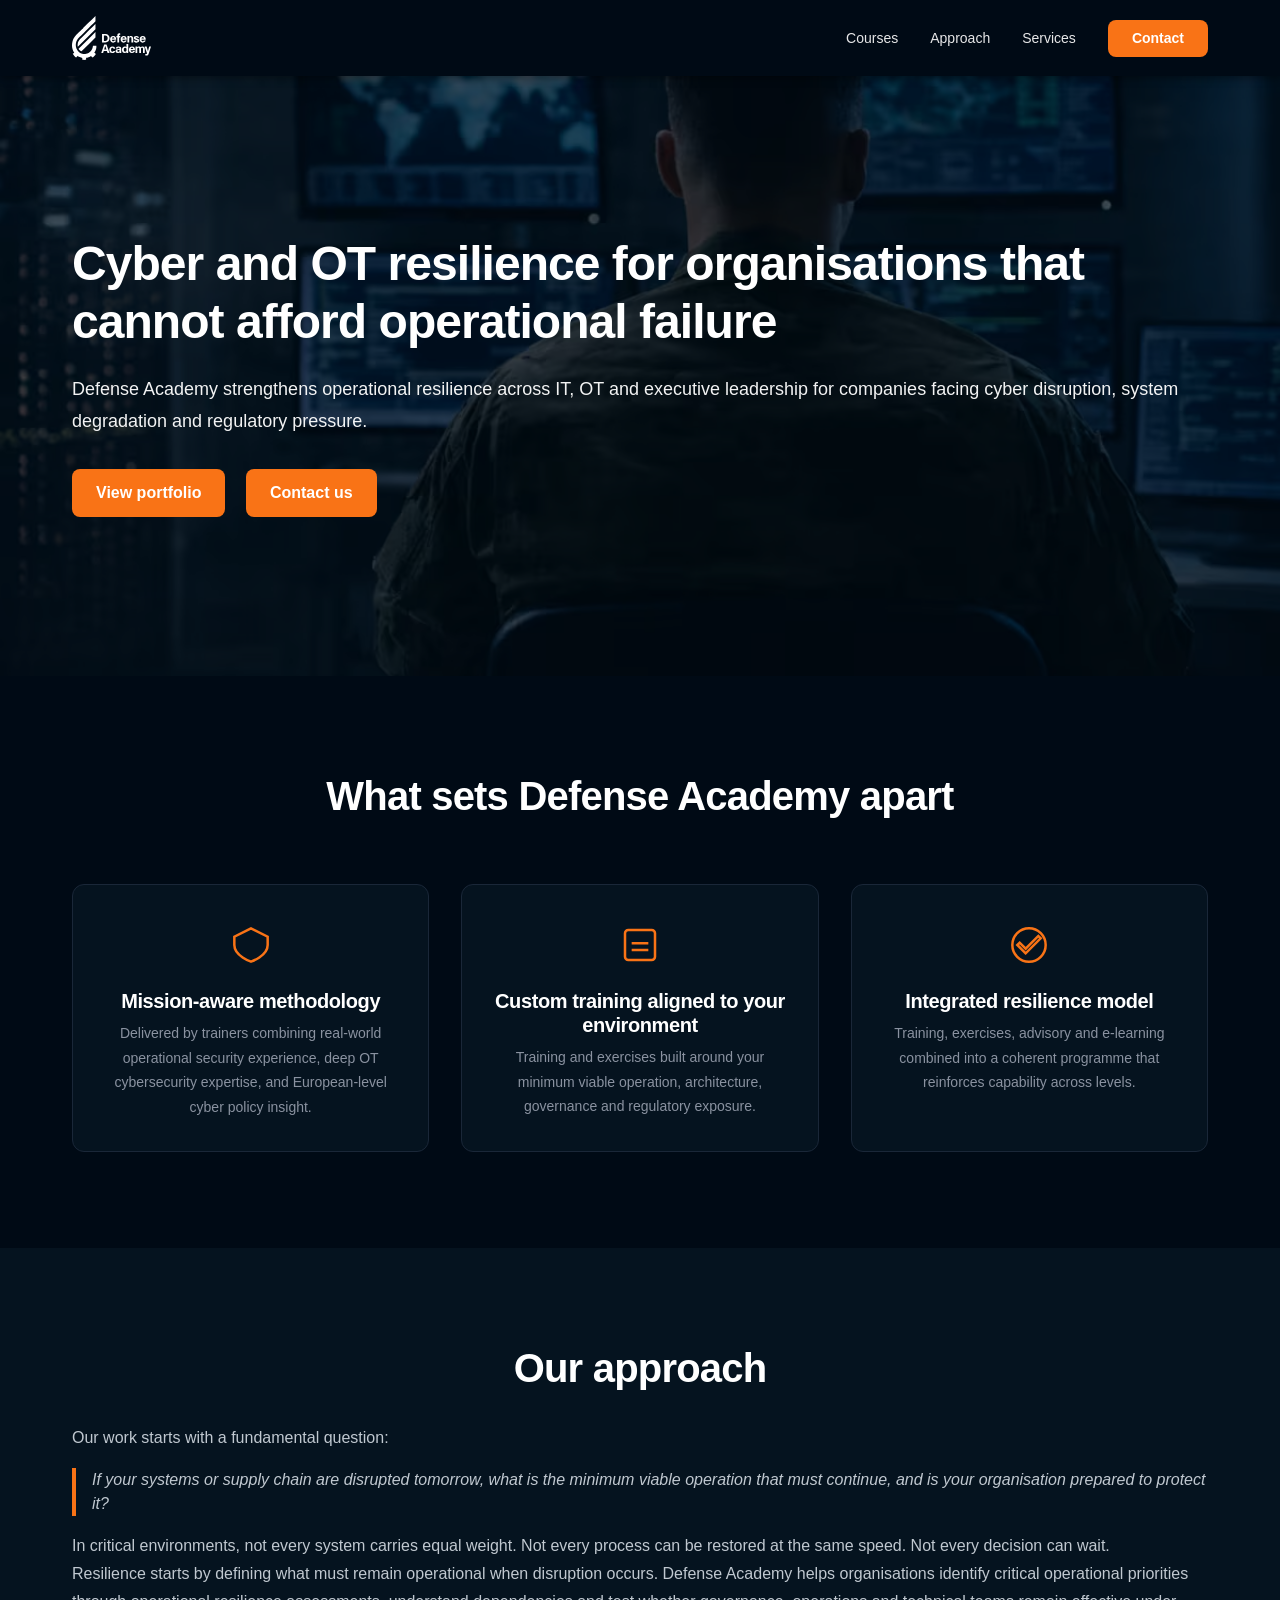
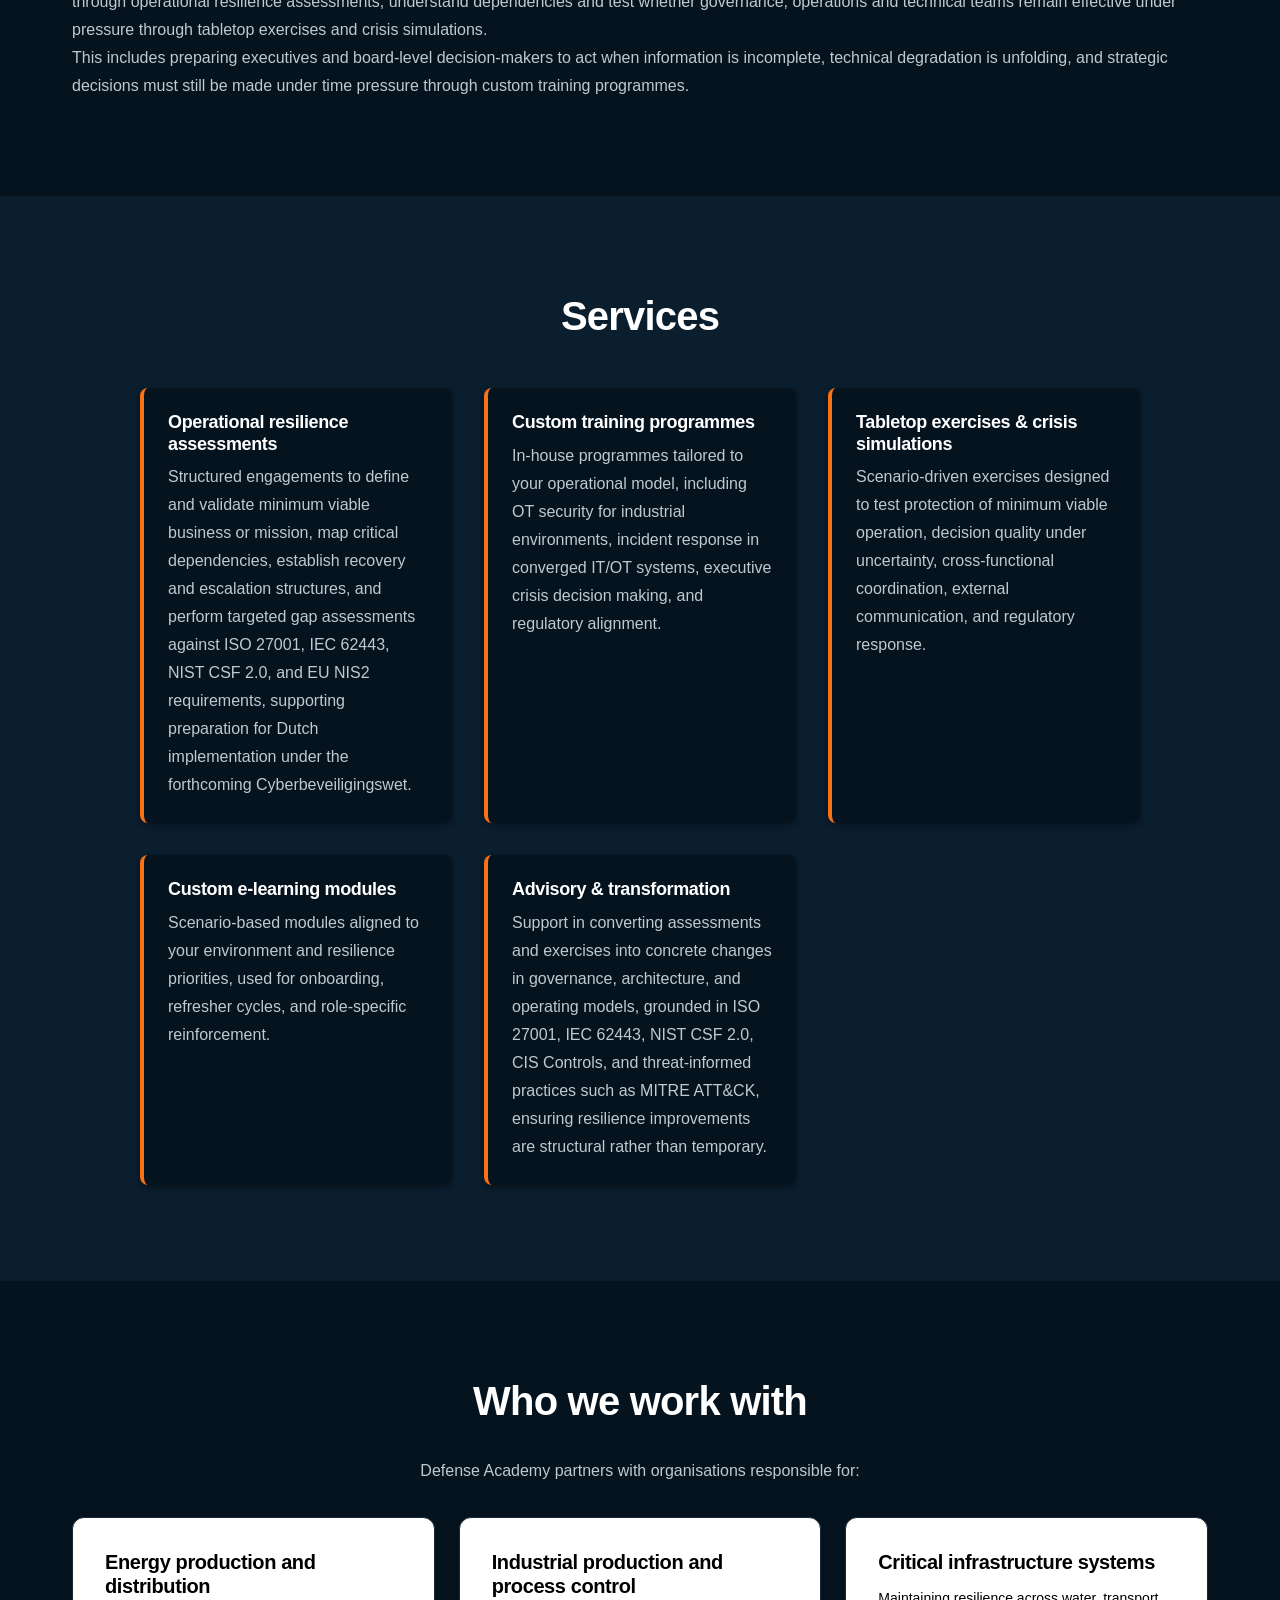
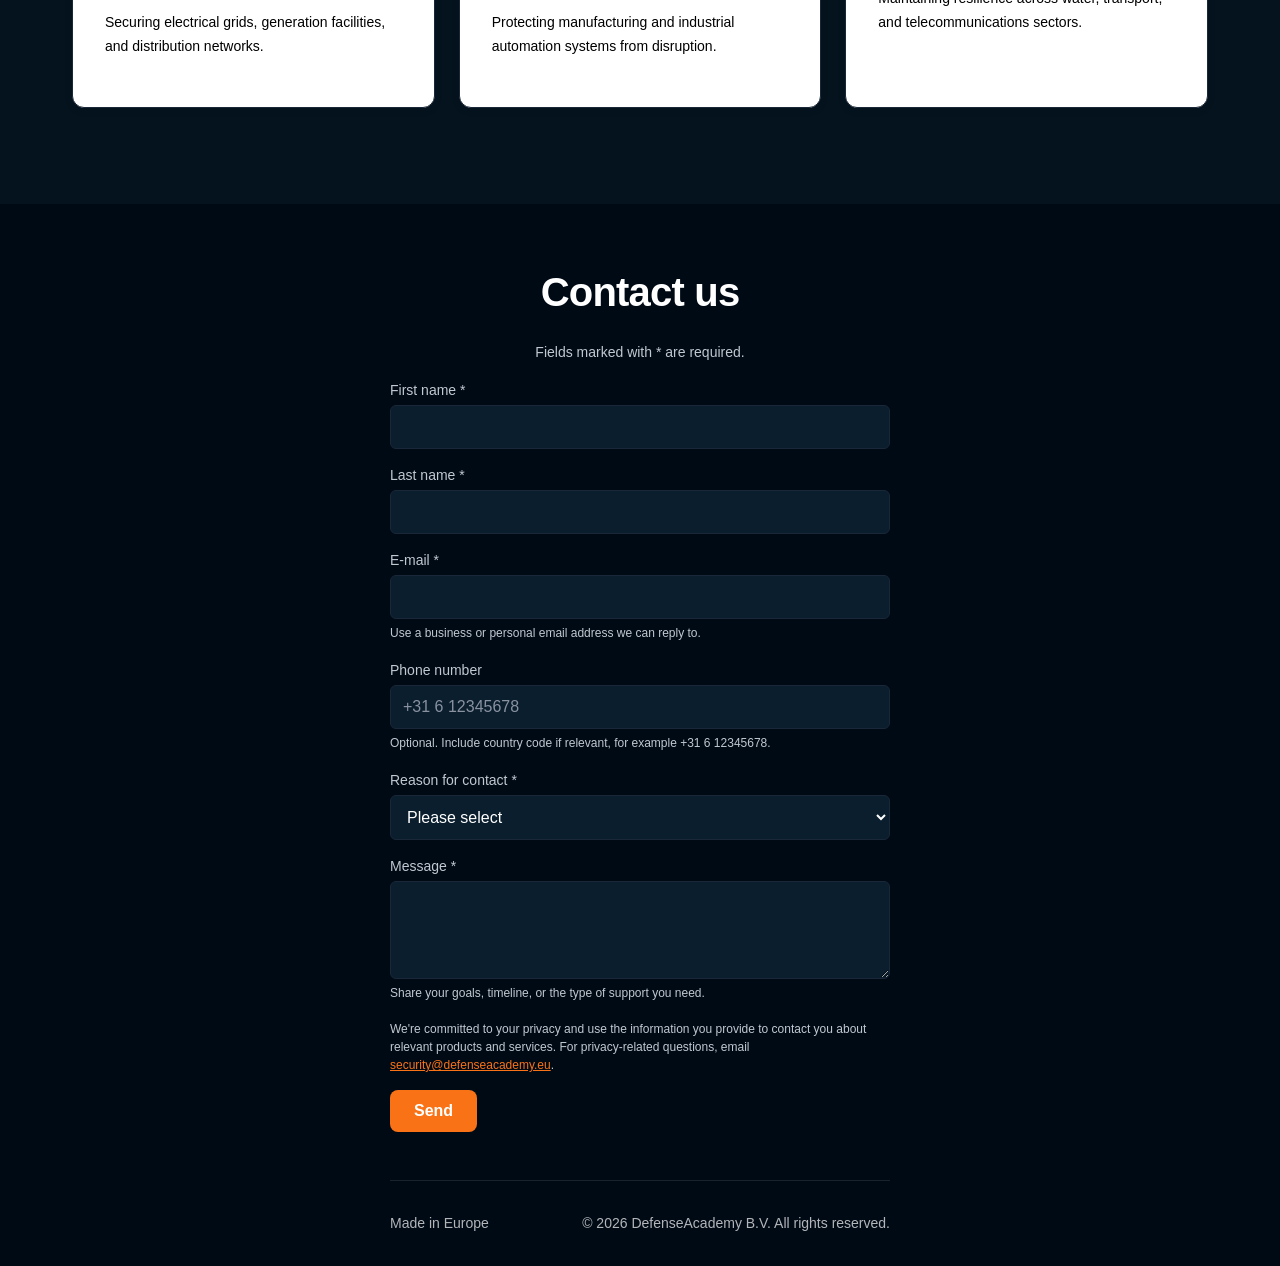
==== commit 41e02856: "changed text on homepage button" ====
--- a/DefenseAcademy/index.html
+++ b/DefenseAcademy/index.html
@@ -3,22 +3,52 @@
 <head>
   <meta charset="UTF-8">
   <meta name="viewport" content="width=device-width, initial-scale=1.0">
-  <meta name="description" content="Defense Academy - Training and advisory for defense, energy and critical infrastructure organizations">
-  <title>Defense Academy - Cyber and OT Resilience</title>
+  <title>Defense Academy | Cyber and OT Resilience Training for Critical Operations</title>
+  <meta name="description" content="Defense Academy delivers cyber and OT resilience training, exercises, assessments, and advisory support for organizations that cannot afford operational failure.">
+  <meta name="robots" content="index,follow,max-image-preview:large">
+  <meta name="theme-color" content="#000a15">
+  <link rel="canonical" href="https://defenseacademy.eu/">
+  <meta property="og:type" content="website">
+  <meta property="og:site_name" content="Defense Academy">
+  <meta property="og:locale" content="en_GB">
+  <meta property="og:title" content="Defense Academy | Cyber and OT Resilience Training for Critical Operations">
+  <meta property="og:description" content="Cyber and OT resilience training, exercises, assessments, and advisory support for critical infrastructure, energy, and industrial organizations.">
+  <meta property="og:url" content="https://defenseacademy.eu/">
+  <meta property="og:image" content="https://defenseacademy.eu/images/hero-1200.webp">
+  <meta property="og:image:alt" content="Defense Academy cyber and OT resilience">
+  <meta name="twitter:card" content="summary_large_image">
+  <meta name="twitter:title" content="Defense Academy | Cyber and OT Resilience Training for Critical Operations">
+  <meta name="twitter:description" content="Cyber and OT resilience training, exercises, assessments, and advisory support for critical infrastructure, energy, and industrial organizations.">
+  <meta name="twitter:image" content="https://defenseacademy.eu/images/hero-1200.webp">
+  <link
+    rel="preload"
+    as="image"
+    href="images/hero-768.avif"
+    type="image/avif"
+    imagesrcset="images/hero-480.avif 480w, images/hero-768.avif 768w, images/hero-1200.avif 1200w"
+    imagesizes="100vw">
   <link rel="stylesheet" href="css/styles.css">
+  <link rel="stylesheet" href="css/contact-form.css">
 </head>
 <body>
-  <header class="navbar" role="banner">
+  <a href="#main-content" class="skip-link">Skip to main content</a>
+  <header class="navbar">
     <div class="navbar-container">
       <a href="index.html" class="navbar-logo" aria-label="Defense Academy home">
-        <img src="images/defense-academy-logo-white.png" alt="Defense Academy" class="logo">
-      </a>
-      <button class="nav-toggle" aria-label="Menu" aria-expanded="false" aria-controls="nav-menu">
-        <span></span>
-        <span></span>
-        <span></span>
+        <img
+          src="images/defense-academy-logo.svg"
+          alt=""
+          class="logo"
+          width="176"
+          height="99"
+          decoding="async">
+       </a>
+      <button class="nav-toggle" type="button" aria-label="Open menu" aria-expanded="false" aria-controls="nav-menu">
+        <span aria-hidden="true"></span>
+        <span aria-hidden="true"></span>
+        <span aria-hidden="true"></span>
       </button>
-      <nav id="nav-menu" class="nav-menu" aria-label="Navigation">
+      <nav id="nav-menu" class="nav-menu" aria-label="Primary">
         <a href="pages/courses.html" class="nav-link">Courses</a>
         <a href="#approach" class="nav-link">Approach</a>
         <a href="#services" class="nav-link">Services</a>
@@ -27,14 +57,32 @@
     </div>
   </header>
 
-
-  <main>
+  <main id="main-content" tabindex="-1">
     <section class="hero" id="hero" aria-labelledby="hero-title">
-      <img src="images/hero.png" alt="Defense Academy - Cyber and OT Resilience" class="hero-image">
+      <picture class="hero-media">
+        <source
+          srcset="images/hero-480.avif 480w, images/hero-768.avif 768w, images/hero-1200.avif 1200w"
+          sizes="100vw"
+          type="image/avif">
+        <source
+          srcset="images/hero-480.webp 480w, images/hero-768.webp 768w, images/hero-1200.webp 1200w"
+          sizes="100vw"
+          type="image/webp">
+        <img
+          src="images/hero-1200.webp"
+          srcset="images/hero-480.webp 480w, images/hero-768.webp 768w, images/hero-1200.webp 1200w"
+          sizes="100vw"
+          alt=""
+          class="hero-image"
+          width="1536"
+          height="1024"
+          fetchpriority="high"
+          decoding="async">
+      </picture>
       <div class="hero-content">
         <h1 id="hero-title">Cyber and OT resilience for organisations that cannot afford operational failure</h1>
         <p class="hero-subtitle">Defense Academy strengthens operational resilience across IT, OT and executive leadership for companies facing cyber disruption, system degradation and regulatory pressure.</p>
-        <a href="pages/courses.html" class="btn btn-primary">View courses</a>
+        <a href="pages/courses.html" class="btn btn-primary">View portfolio</a>
         <a href="#contact" class="btn btn-primary">Contact us</a>
       </div>
     </section>
@@ -45,7 +93,7 @@
         <div class="features-grid">
           <div class="feature-card">
             <div class="feature-icon">
-              <svg viewBox="0 0 24 24" width="40" height="40" stroke="currentColor" stroke-width="1.5" fill="none">
+              <svg viewBox="0 0 24 24" width="40" height="40" stroke="currentColor" stroke-width="1.5" fill="none" aria-hidden="true" focusable="false">
                 <path d="M12 2L2 7V12C2 18.6 12 22 12 22S22 18.6 22 12V7L12 2Z"/>
               </svg>
             </div>
@@ -54,7 +102,7 @@
           </div>
           <div class="feature-card">
             <div class="feature-icon">
-              <svg viewBox="0 0 24 24" width="40" height="40" stroke="currentColor" stroke-width="1.5" fill="none">
+              <svg viewBox="0 0 24 24" width="40" height="40" stroke="currentColor" stroke-width="1.5" fill="none" aria-hidden="true" focusable="false">
                 <rect x="3" y="3" width="18" height="18" rx="2"/>
                 <path d="M7 11H17M7 15H17"/>
               </svg>
@@ -64,7 +112,7 @@
           </div>
           <div class="feature-card">
             <div class="feature-icon">
-              <svg viewBox="0 0 24 24" width="40" height="40" stroke="currentColor" stroke-width="1.5" fill="none">
+              <svg viewBox="0 0 24 24" width="40" height="40" stroke="currentColor" stroke-width="1.5" fill="none" aria-hidden="true" focusable="false">
                 <path d="M12 2C6.48 2 2 6.48 2 12S6.48 22 12 22S22 17.52 22 12S17.52 2 12 2M10 17L5 12L6.41 10.59L10 14.17L17.59 6.58L19 8L10 17Z"/>
               </svg>
             </div>
@@ -81,8 +129,8 @@
         <p>Our work starts with a fundamental question:</p>
         <blockquote>If your systems or supply chain are disrupted tomorrow, what is the minimum viable operation that must continue, and is your organisation prepared to protect it?</blockquote>
         <p>In critical environments, not every system carries equal weight. Not every process can be restored at the same speed. Not every decision can wait.</p>
-        <p>Resilience starts by defining what must remain operational when disruption occurs. Defense Academy helps organisations identify critical operational priorities, understand dependencies and test whether governance, operations and technical teams remain effective under pressure.</p>
-        <p>This includes preparing executives and board-level decision-makers to act when information is incomplete, technical degradation is unfolding, and strategic decisions must still be made under time pressure.</p>
+        <p>Resilience starts by defining what must remain operational when disruption occurs. Defense Academy helps organisations identify critical operational priorities through <a href="pages/operational-resilience-assessments.html">operational resilience assessments</a>, understand dependencies and test whether governance, operations and technical teams remain effective under pressure through <a href="pages/tabletop-exercises-crisis-simulations.html">tabletop exercises and crisis simulations</a>.</p>
+        <p>This includes preparing executives and board-level decision-makers to act when information is incomplete, technical degradation is unfolding, and strategic decisions must still be made under time pressure through <a href="pages/custom-training-programmes.html">custom training programmes</a>.</p>
       </div>
     </section>
 
@@ -90,11 +138,11 @@
       <div class="container">
         <h2 id="services-title">Services</h2>
         <ul class="services-list">
-          <li><strong>Operational resilience assessments</strong><p>Structured engagements to define and validate minimum viable business or mission, map critical dependencies, establish recovery and escalation structures, and perform targeted gap assessments against ISO 27001, IEC 62443, NIST CSF 2.0, and EU NIS2 requirements, supporting preparation for Dutch implementation under the forthcoming Cyberbeveiligingswet.</p></li>
-          <li><strong>Custom training programmes</strong><p>In-house programmes tailored to your operational model, including OT security for industrial environments, incident response in converged IT/OT systems, executive crisis decision making, and regulatory alignment.</p></li>
-          <li><strong>Tabletop exercises &amp; crisis simulations</strong><p>Scenario-driven exercises designed to test protection of minimum viable operation, decision quality under uncertainty, cross-functional coordination, external communication, and regulatory response.</p></li>
-          <li><strong>Custom e-learning modules</strong><p>Scenario-based modules aligned to your environment and resilience priorities, used for onboarding, refresher cycles, and role-specific reinforcement.</p></li>
-          <li><strong>Advisory &amp; transformation</strong><p>Support in converting assessments and exercises into concrete changes in governance, architecture, and operating models, grounded in ISO 27001, IEC 62443, NIST CSF 2.0, CIS Controls, and threat-informed practices such as MITRE ATT&CK, ensuring resilience improvements are structural rather than temporary.</p></li>
+          <li><h3><a href="pages/operational-resilience-assessments.html">Operational resilience assessments</a></h3><p>Structured engagements to define and validate minimum viable business or mission, map critical dependencies, establish recovery and escalation structures, and perform targeted gap assessments against ISO 27001, IEC 62443, NIST CSF 2.0, and EU NIS2 requirements, supporting preparation for Dutch implementation under the forthcoming Cyberbeveiligingswet.</p></li>
+          <li><h3><a href="pages/custom-training-programmes.html">Custom training programmes</a></h3><p>In-house programmes tailored to your operational model, including OT security for industrial environments, incident response in converged IT/OT systems, executive crisis decision making, and regulatory alignment.</p></li>
+          <li><h3><a href="pages/tabletop-exercises-crisis-simulations.html">Tabletop exercises &amp; crisis simulations</a></h3><p>Scenario-driven exercises designed to test protection of minimum viable operation, decision quality under uncertainty, cross-functional coordination, external communication, and regulatory response.</p></li>
+          <li><h3><a href="pages/courses.html#custom-elearning-modules">Custom e-learning modules</a></h3><p>Scenario-based modules aligned to your environment and resilience priorities, used for onboarding, refresher cycles, and role-specific reinforcement.</p></li>
+          <li><h3><a href="pages/courses.html#advisory-transformation">Advisory &amp; transformation</a></h3><p>Support in converting assessments and exercises into concrete changes in governance, architecture, and operating models, grounded in ISO 27001, IEC 62443, NIST CSF 2.0, CIS Controls, and threat-informed practices such as MITRE ATT&CK, ensuring resilience improvements are structural rather than temporary.</p></li>
         </ul>
       </div>
     </section>
@@ -122,50 +170,60 @@
 
   </main>
 
-  <footer id="contact" class="footer" role="contentinfo">
+  <footer id="contact" class="footer">
     <div class="container">
       <div class="footer-content">
-        <form action="https://formspree.io/f/xkovdowg" method="POST" class="contact-form">
-          <h3>Contact us</h3>
+        <form action="https://formspree.io/f/xkovdowg" method="POST" class="contact-form" accept-charset="UTF-8">
+          <h2 id="contact-title">Contact us</h2>
+          <p id="contact-instructions" class="form-intro">Fields marked with * are required.</p>
+          <p id="form-status" class="form-status" aria-live="polite"></p>
           <div class="field-group">
             <label for="first-name">First name *</label>
-            <input type="text" id="first-name" name="first_name" required autocomplete="given-name">
+            <input type="text" id="first-name" name="first_name" required autocomplete="given-name" aria-describedby="contact-instructions" maxlength="80">
           </div>
           <div class="field-group">
             <label for="last-name">Last name *</label>
-            <input type="text" id="last-name" name="last_name" required autocomplete="family-name">
+            <input type="text" id="last-name" name="last_name" required autocomplete="family-name" aria-describedby="contact-instructions" maxlength="80">
           </div>
           <div class="field-group">
             <label for="email">E-mail *</label>
-            <input type="email" id="email" name="email" required autocomplete="email">
+            <input type="email" id="email" name="email" required autocomplete="email" inputmode="email" aria-describedby="contact-instructions email-help" maxlength="254">
+            <p id="email-help" class="field-help">Use a business or personal email address we can reply to.</p>
           </div>
           <div class="field-group">
             <label for="phone">Phone number</label>
             <input
-  type="tel"
-  id="phone"
-  name="phone"
-  required
-  minlength="8"
-  maxlength="16"
-  pattern="^\+?[1-9][0-9\s]{7,14}$"
-  placeholder="+31 6 12345678">
+              type="tel"
+              id="phone"
+              name="phone"
+              inputmode="tel"
+              autocomplete="tel"
+              minlength="8"
+              maxlength="16"
+              pattern="^\+?[1-9][0-9\s]{7,14}$"
+              placeholder="+31 6 12345678"
+              aria-describedby="phone-help">
+            <p id="phone-help" class="field-help">Optional. Include country code if relevant, for example +31 6 12345678.</p>
           </div>
           <div class="field-group">
             <label for="reason">Reason for contact *</label>
-            <select id="reason" name="reason" required>
+            <select id="reason" name="reason" required aria-describedby="contact-instructions">
               <option value="">Please select</option>
               <option value="training">Training</option>
               <option value="consulting">Consulting</option>
               <option value="other">Other</option>
             </select>
           </div>
-          <input type="hidden" name="_gotcha">
+          <div class="honeypot-field">
+            <label for="company-website">Company website</label>
+            <input type="text" id="company-website" name="_gotcha" tabindex="-1" autocomplete="new-password" inputmode="url">
+          </div>
           <div class="field-group">
             <label for="message">Message *</label>
-            <textarea id="message" name="message" rows="4" required></textarea>
-          </div>
-          <p class="privacy-text">We're committed to your privacy and use the information you provide to contact you about our relevant content, products and services. You may unsubscribe from these communications at any time. For more information, check out our <a href="#">Privacy Policy</a>.</p>
+            <textarea id="message" name="message" rows="4" required aria-describedby="contact-instructions message-help" maxlength="2000"></textarea>
+            <p id="message-help" class="field-help">Share your goals, timeline, or the type of support you need.</p>
+          </div>
+          <p class="privacy-text">We're committed to your privacy and use the information you provide to contact you about relevant products and services. For privacy-related questions, email <a href="mailto:security@defenseacademy.eu">security@defenseacademy.eu</a>.</p>
           <button type="submit" class="btn btn-primary">Send</button>
         </form>
       </div>
@@ -176,6 +234,6 @@
     </div>
   </footer>
 
-  <script src="js/script.js" defer></script>
+  <script src="js/nav.js" defer></script>
 </body>
 </html>
--- a/DefenseAcademy/css/styles.css
+++ b/DefenseAcademy/css/styles.css
@@ -73,6 +73,13 @@
   html {
     scroll-behavior: auto !important;
   }
+  *,
+  *::before,
+  *::after {
+    animation-duration: 0ms !important;
+    animation-iteration-count: 1 !important;
+    transition-duration: 0ms !important;
+  }
 }
 
 /* ============================================
@@ -128,9 +135,30 @@
 }
 
 a:focus-visible {
-  outline: 2px solid var(--secondary);
-  outline-offset: 2px;
+  outline: 3px solid var(--secondary);
+  outline-offset: 3px;
   border-radius: var(--radius-xs);
+}
+
+main:focus {
+  outline: none;
+}
+
+.skip-link {
+  position: absolute;
+  left: var(--space-4);
+  top: var(--space-4);
+  transform: translateY(-200%);
+  background: #ffffff;
+  color: #000a15;
+  padding: var(--space-3) var(--space-4);
+  border-radius: var(--radius-sm);
+  font-weight: 700;
+  z-index: 1001;
+}
+
+.skip-link:focus {
+  transform: translateY(0);
 }
 
 .container {
@@ -180,6 +208,7 @@
 .logo {
   height: 44px;
   width: auto;
+  display: block;
 }
 
 .brand-name {
@@ -218,89 +247,6 @@
    9. Contact form (footer)
    ============================================ */
 
-.contact-form {
-  max-width: 500px;
-  margin: 0 auto;
-  display: flex;
-  flex-direction: column;
-  gap: var(--space-4);
-}
-
-.contact-form h3 {
-  font-size: var(--text-4xl);
-  color: var(--text);
-  text-align: center;
-  margin-bottom: var(--space-4);
-}
-
-.field-group {
-  display: flex;
-  flex-direction: column;
-}
-
-.contact-form label {
-  font-size: var(--text-sm);
-  margin-bottom: var(--space-1);
-  color: var(--text-secondary);
-}
-
-.contact-form input,
-.contact-form select,
-.contact-form textarea {
-  padding: var(--space-3);
-  border: 1px solid var(--border);
-  border-radius: var(--radius-sm);
-  background-color: var(--surface-2);
-  color: var(--text);
-  font-size: var(--text-base);
-  transition: all var(--transition-base);
-  font-family: inherit;
-}
-
-.contact-form input::placeholder,
-.contact-form textarea::placeholder {
-  color: var(--muted);
-}
-
-.contact-form input:focus,
-.contact-form select:focus,
-.contact-form textarea:focus {
-  outline: none;
-  border-color: var(--secondary);
-  box-shadow: 0 0 0 3px rgba(249, 115, 22, 0.1);
-}
-
-.privacy-text {
-  font-size: var(--text-xs);
-  color: var(--text-secondary);
-  line-height: var(--leading-normal);
-}
-
-.privacy-text a {
-  color: var(--secondary);
-  text-decoration: underline;
-}
-
-.contact-form .btn {
-  align-self: flex-start;
-}
-
-.footer-bottom {
-  display: flex;
-  justify-content: space-between;
-  align-items: center;
-  max-width: 500px; /* match contact-form width */
-  margin: var(--space-4) auto 0;
-  padding: 0; /* remove extra horizontal padding so edges line up with form */
-  color: var(--text-secondary);
-  font-size: var(--text-sm);
-}
-
-.footer-bottom .footer-left,
-.footer-bottom .footer-right {
-  display: inline-block;
-}
-
 /* Additional sections */
 .approach-section,
 .partners-section {
@@ -398,10 +344,6 @@
   text-align: center;
   color: white;
   flex: 0 0 auto;
-}
-
-
-
 }
 
 .nav-link::after {
@@ -431,6 +373,13 @@
   background: var(--secondary-dark);
 }
 
+.nav-link:focus-visible,
+.nav-cta:focus-visible,
+.navbar-logo:focus-visible {
+  outline: 3px solid var(--secondary);
+  outline-offset: 4px;
+}
+
 .nav-cta::after {
   display: none;
 }
@@ -453,6 +402,12 @@
   transition: all var(--transition-base);
 }
 
+.nav-toggle:focus-visible {
+  outline: 3px solid var(--secondary);
+  outline-offset: 4px;
+  border-radius: var(--radius-sm);
+}
+
 /* Mobile nav toggle state */
 .nav-toggle.active span:nth-child(1) {
   transform: rotate(45deg) translate(8px, 8px);
@@ -477,6 +432,12 @@
   align-items: center;
   justify-content: flex-start;
   overflow: hidden;
+}
+
+.hero-media {
+  position: absolute;
+  inset: 0;
+  display: block;
 }
 
 .hero-image {
@@ -486,6 +447,7 @@
   width: 100%;
   height: 100%;
   object-fit: cover;
+  display: block;
   z-index: 0;
 }
 
@@ -679,7 +641,7 @@
   box-shadow: 0 8px 20px var(--shadow-lg);
 }
 
-.services-list strong {
+.services-list h3 {
   color: #ffffff;
   font-size: var(--text-lg);
   font-weight: 700;
@@ -805,7 +767,7 @@
 
 .course-duration {
   font-size: var(--text-xs);
-  color: var(--muted);
+  color: #374151;
   margin-bottom: var(--space-6);
   margin-top: auto;
 }
@@ -823,6 +785,11 @@
   text-decoration: underline;
 }
 
+.course-link:focus-visible {
+  outline: 3px solid var(--secondary);
+  outline-offset: 3px;
+}
+
 /* CTA Section styling */
 .cta-section {
   background: var(--primary);
@@ -859,6 +826,23 @@
   margin-bottom: var(--space-12);
 }
 
+.footer-bottom {
+  display: flex;
+  justify-content: space-between;
+  align-items: center;
+  max-width: 500px;
+  margin: var(--space-4) auto 0;
+  padding-top: var(--space-8);
+  border-top: 1px solid rgba(255, 255, 255, 0.1);
+  color: rgba(255, 255, 255, 0.7);
+  font-size: var(--text-sm);
+}
+
+.footer-bottom .footer-left,
+.footer-bottom .footer-right {
+  display: inline-block;
+}
+
 .footer-section h3 {
   color: #fff;
   font-size: var(--text-lg);
@@ -885,14 +869,6 @@
 
 .footer-section a:hover {
   color: var(--secondary);
-}
-
-.footer-bottom {
-  text-align: center;
-  padding-top: var(--space-8);
-  border-top: 1px solid rgba(255, 255, 255, 0.1);
-  color: rgba(255, 255, 255, 0.7);
-  font-size: var(--text-sm);
 }
 
 /* ============================================
@@ -1024,6 +1000,11 @@
   .footer-content {
     gap: var(--space-8);
   }
+
+  .footer-bottom {
+    flex-direction: column;
+    gap: var(--space-4);
+  }
 }
 
 /* Extra small (479px and below) */
@@ -1065,326 +1046,9 @@
     font-size: var(--text-lg);
   }
 
-  .footer-bottom {
-    flex-direction: column;
-    gap: var(--space-4);
-  }
-}
-
-/* ============================================
-   RESPONSIBLE DISCLOSURE STYLES
-   ============================================ */
-
-.disclosure-section,
-.reporting-section,
-.guidelines-section,
-.scope-section,
-.known-issues-section,
-.security-txt-section,
-.agreement-section {
-  padding: var(--space-24) 0;
-  border-bottom: 1px solid var(--border);
-}
-
-.disclosure-section {
-  background: linear-gradient(135deg, var(--surface) 0%, var(--surface-2) 100%);
-}
-
-.section-intro {
-  font-size: var(--text-lg);
-  line-height: var(--leading-normal);
-  color: var(--text);
-  margin-bottom: var(--space-12);
-}
-
-/* Reporting Section */
-.reporting-section h2 {
-  margin-bottom: var(--space-8);
-}
-
-.reporting-section > .container > p {
-  margin-bottom: var(--space-8);
-  color: var(--text-secondary);
-}
-
-.disclosure-list {
-  display: grid;
-  grid-template-columns: 1fr;
-  gap: var(--space-12);
-  margin-top: var(--space-12);
-}
-
-.disclosure-item {
-  display: flex;
-  gap: var(--space-8);
-  padding: var(--space-8);
-  background: var(--surface-2);
-  border-left: 4px solid var(--secondary);
-  border-radius: 8px;
-}
-
-.disclosure-number {
-  display: flex;
-  align-items: center;
-  justify-content: center;
-  width: 48px;
-  height: 48px;
-  background: var(--secondary);
-  color: var(--bg);
-  font-weight: 700;
-  font-size: var(--text-lg);
-  border-radius: 50%;
-  flex-shrink: 0;
-}
-
-.disclosure-content h3 {
-  margin-bottom: var(--space-4);
-  color: var(--text);
-}
-
-.disclosure-content p {
-  color: var(--text-secondary);
-  line-height: var(--leading-normal);
-}
-
-/* Guidelines Section */
-.guidelines-section h2 {
-  margin-bottom: var(--space-12);
-}
-
-.guidelines-grid {
-  display: grid;
-  grid-template-columns: repeat(auto-fit, minmax(280px, 1fr));
-  gap: var(--space-8);
-  margin-top: var(--space-8);
-}
-
-.guideline-card {
-  padding: var(--space-8);
-  background: var(--surface-2);
-  border: 1px solid var(--border);
-  border-radius: 8px;
-  transition: all var(--transition-duration, 0.3s) ease;
-}
-
-.guideline-card:hover {
-  border-color: var(--secondary);
-  transform: translateY(-4px);
-  box-shadow: 0 8px 24px rgba(249, 115, 22, 0.1);
-}
-
-.guideline-icon {
-  font-size: 2.5rem;
-  margin-bottom: var(--space-4);
-  display: block;
-}
-
-.guideline-card h3 {
-  margin-bottom: var(--space-4);
-  color: var(--text);
-  font-size: var(--text-lg);
-}
-
-.guideline-card p {
-  color: var(--text-secondary);
-  line-height: var(--leading-normal);
-}
-
-.guideline-card strong {
-  color: var(--secondary);
-}
-
-/* Scope Section */
-.scope-section h2 {
-  margin-bottom: var(--space-12);
-}
-
-.scope-content {
-  margin-bottom: var(--space-16);
-}
-
-.scope-content h3 {
-  margin-bottom: var(--space-8);
-  font-size: var(--text-xl);
-  color: var(--text);
-}
-
-.scope-intro {
-  margin-bottom: var(--space-8);
-  color: var(--text-secondary);
-}
-
-.vulnerability-list {
-  list-style: none;
-  padding: 0;
-  display: grid;
-  grid-template-columns: repeat(auto-fit, minmax(250px, 1fr));
-  gap: var(--space-4);
-}
-
-.vulnerability-list li {
-  padding: var(--space-4) var(--space-6);
-  background: var(--surface-2);
-  border-left: 3px solid var(--secondary);
-  color: var(--text);
-  border-radius: 4px;
-}
-
-.out-of-scope-grid {
-  display: grid;
-  grid-template-columns: repeat(auto-fit, minmax(300px, 1fr));
-  gap: var(--space-8);
-  margin-top: var(--space-8);
-}
-
-.out-of-scope-item {
-  padding: var(--space-8);
-  background: var(--surface-2);
-  border: 1px solid var(--border);
-  border-radius: 8px;
-}
-
-.out-of-scope-item h4 {
-  margin-bottom: var(--space-4);
-  color: var(--text);
-  font-size: var(--text-base);
-}
-
-.out-of-scope-item p {
-  color: var(--text-secondary);
-  font-size: var(--text-sm);
-  line-height: var(--leading-normal);
-  margin: 0;
-}
-
-/* Known Issues Section */
-.known-issues-section {
-  background: linear-gradient(135deg, var(--surface) 0%, var(--surface-2) 100%);
-}
-
-.known-issues-section h2 {
-  margin-bottom: var(--space-8);
-}
-
-.known-issues-section p {
-  color: var(--text-secondary);
-  line-height: var(--leading-normal);
-  font-size: var(--text-lg);
-}
-
-/* Security.txt Section */
-.security-txt-section h2 {
-  margin-bottom: var(--space-8);
-}
-
-.security-txt-section p {
-  color: var(--text-secondary);
-  line-height: var(--leading-normal);
-  margin-bottom: var(--space-6);
-}
-
-.security-txt-section a {
-  color: var(--secondary);
-  text-decoration: none;
-  font-weight: 600;
-}
-
-.security-txt-section a:hover {
-  text-decoration: underline;
-}
-
-/* Agreement Section */
-.agreement-section {
-  background: linear-gradient(135deg, rgba(30, 58, 95, 0.1) 0%, rgba(249, 115, 22, 0.05) 100%);
-}
-
-.agreement-section h2 {
-  margin-bottom: var(--space-8);
-  color: var(--text);
-}
-
-.agreement-content {
-  padding: var(--space-12);
-  background: var(--surface-2);
-  border-left: 4px solid var(--secondary);
-  border-radius: 8px;
-}
-
-.agreement-content p {
-  color: var(--text-secondary);
-  line-height: var(--leading-normal);
-  margin: 0;
-}
-
-/* Footer */
-.footer {
-  background: var(--surface);
-  border-top: 1px solid var(--border);
-  padding: var(--space-12) 0;
-  margin-top: var(--space-24);
-}
-
-.footer-content {
-  max-width: 1200px;
-  margin: 0 auto;
-  padding: 0 var(--space-8);
-  text-align: center;
-  color: var(--text-secondary);
-  font-size: var(--text-sm);
-}
-
-.footer-content p {
-  margin: var(--space-2) 0;
-}
-
-.footer-content a {
-  color: var(--secondary);
-  text-decoration: none;
-}
-
-.footer-content a:hover {
-  text-decoration: underline;
-}
-
-/* Responsive - Disclosure Section */
-@media (max-width: 768px) {
-  .disclosure-section,
-  .reporting-section,
-  .guidelines-section,
-  .scope-section,
-  .known-issues-section,
-  .security-txt-section,
-  .agreement-section {
-    padding: var(--space-16) 0;
-  }
-
-  .disclosure-item {
-    flex-direction: column;
-    gap: var(--space-6);
-  }
-
-  .disclosure-number {
-    width: 40px;
-    height: 40px;
-    font-size: var(--text-base);
-  }
-
-  .guidelines-grid {
-    grid-template-columns: 1fr;
-  }
-
-  .vulnerability-list {
-    grid-template-columns: 1fr;
-  }
-
-  .out-of-scope-grid {
-    grid-template-columns: 1fr;
-  }
-
-  .agreement-content {
-    padding: var(--space-8);
-  }
-
+}
+
+@media (max-width: 767px) {
   /* Hero buttons stack spacing */
   .hero-content .btn + .btn {
     margin-top: var(--space-4);
--- a/DefenseAcademy/css/contact-form.css
+++ b/DefenseAcademy/css/contact-form.css
@@ -0,0 +1,103 @@
+.contact-form {
+  max-width: 500px;
+  margin: 0 auto;
+  display: flex;
+  flex-direction: column;
+  gap: var(--space-4);
+}
+
+.contact-form h2 {
+  font-size: var(--text-4xl);
+  color: var(--text);
+  text-align: center;
+  margin-bottom: var(--space-2);
+}
+
+.form-intro,
+.form-status {
+  font-size: var(--text-sm);
+  color: var(--text-secondary);
+}
+
+.form-intro {
+  text-align: center;
+}
+
+.form-status:empty {
+  display: none;
+}
+
+.form-status[data-state="error"] {
+  color: #ffd5c2;
+}
+
+.field-help {
+  font-size: var(--text-xs);
+  color: var(--text-secondary);
+  margin-top: var(--space-1);
+}
+
+.honeypot-field {
+  position: absolute;
+  width: 1px;
+  height: 1px;
+  margin: -1px;
+  padding: 0;
+  overflow: hidden;
+  clip: rect(0 0 0 0);
+  clip-path: inset(50%);
+  border: 0;
+  white-space: nowrap;
+}
+
+.field-group {
+  display: flex;
+  flex-direction: column;
+}
+
+.contact-form label {
+  font-size: var(--text-sm);
+  margin-bottom: var(--space-1);
+  color: var(--text-secondary);
+}
+
+.contact-form input,
+.contact-form select,
+.contact-form textarea {
+  padding: var(--space-3);
+  border: 1px solid var(--border);
+  border-radius: var(--radius-sm);
+  background-color: var(--surface-2);
+  color: var(--text);
+  font-size: var(--text-base);
+  transition: all var(--transition-base);
+  font-family: inherit;
+}
+
+.contact-form input::placeholder,
+.contact-form textarea::placeholder {
+  color: var(--muted);
+}
+
+.contact-form input:focus,
+.contact-form select:focus,
+.contact-form textarea:focus {
+  outline: none;
+  border-color: var(--secondary);
+  box-shadow: 0 0 0 3px rgba(249, 115, 22, 0.25);
+}
+
+.privacy-text {
+  font-size: var(--text-xs);
+  color: var(--text-secondary);
+  line-height: var(--leading-normal);
+}
+
+.privacy-text a {
+  color: var(--secondary);
+  text-decoration: underline;
+}
+
+.contact-form .btn {
+  align-self: flex-start;
+}
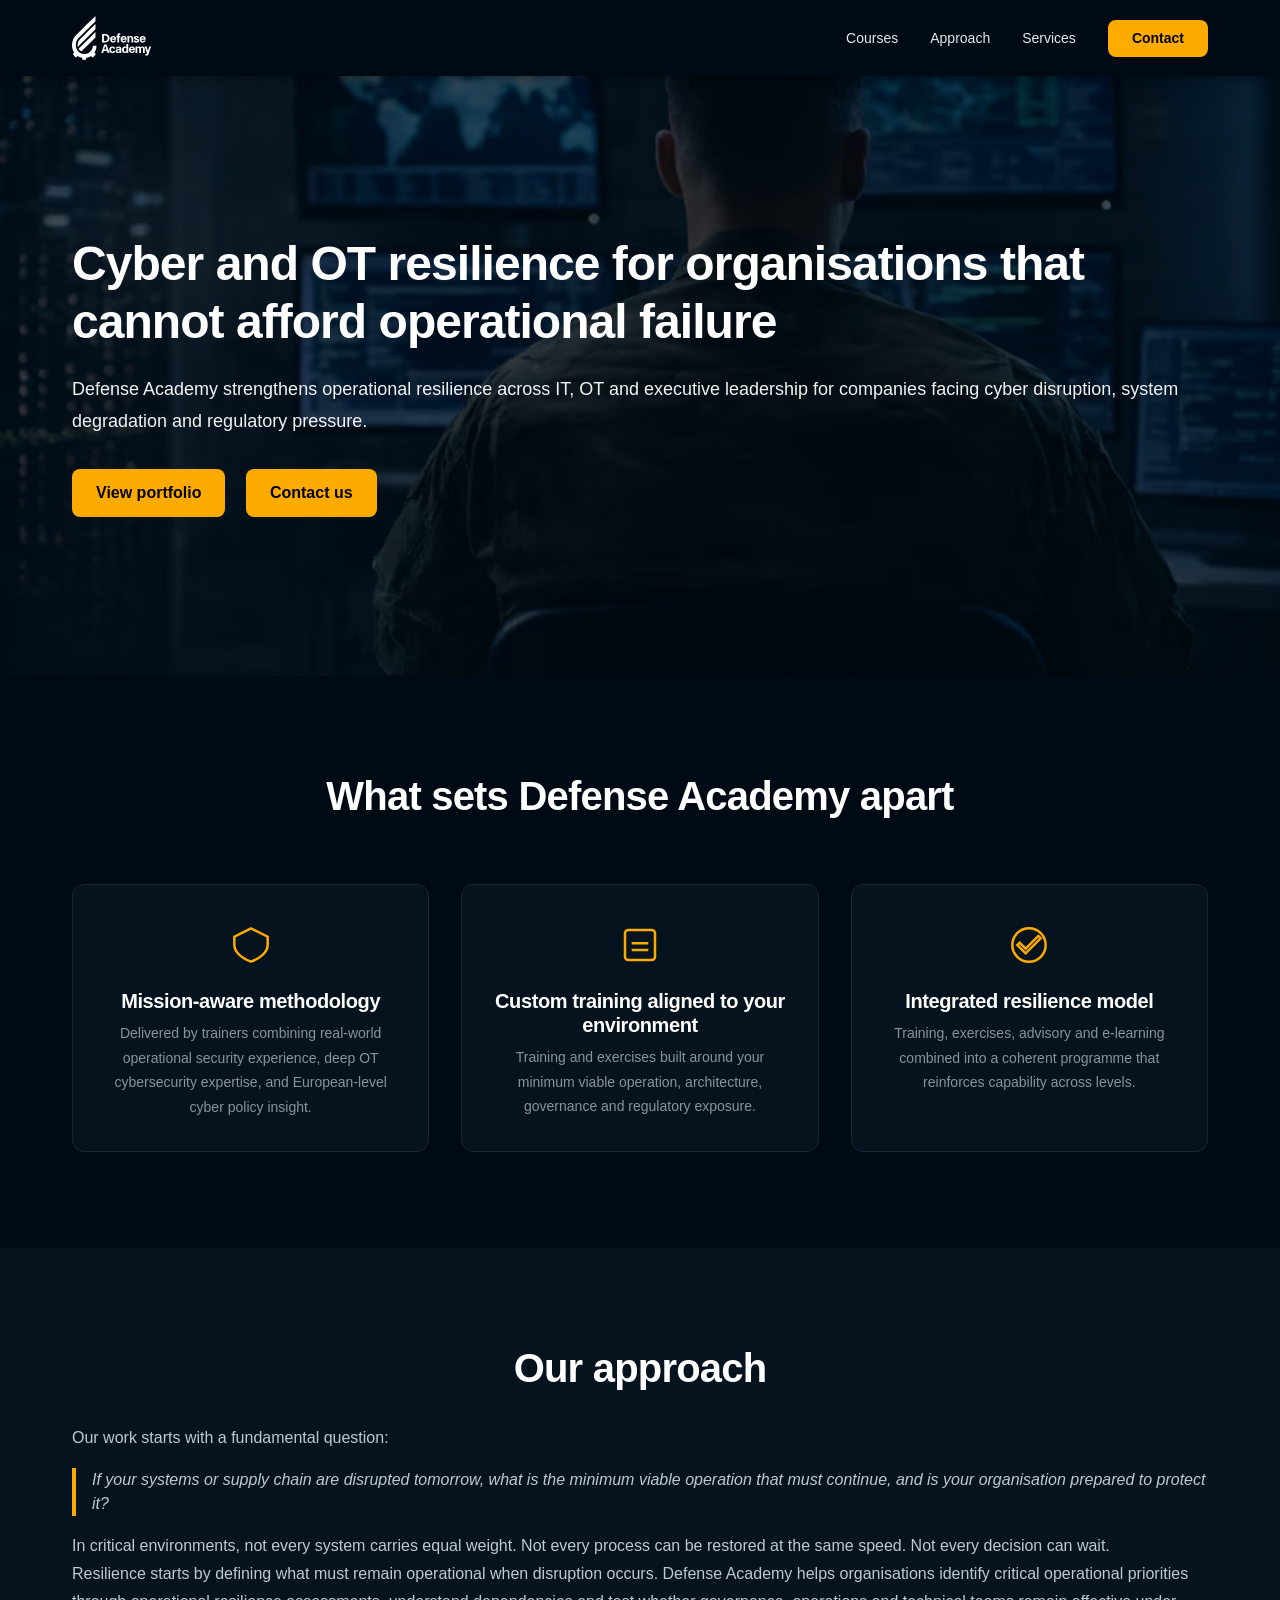
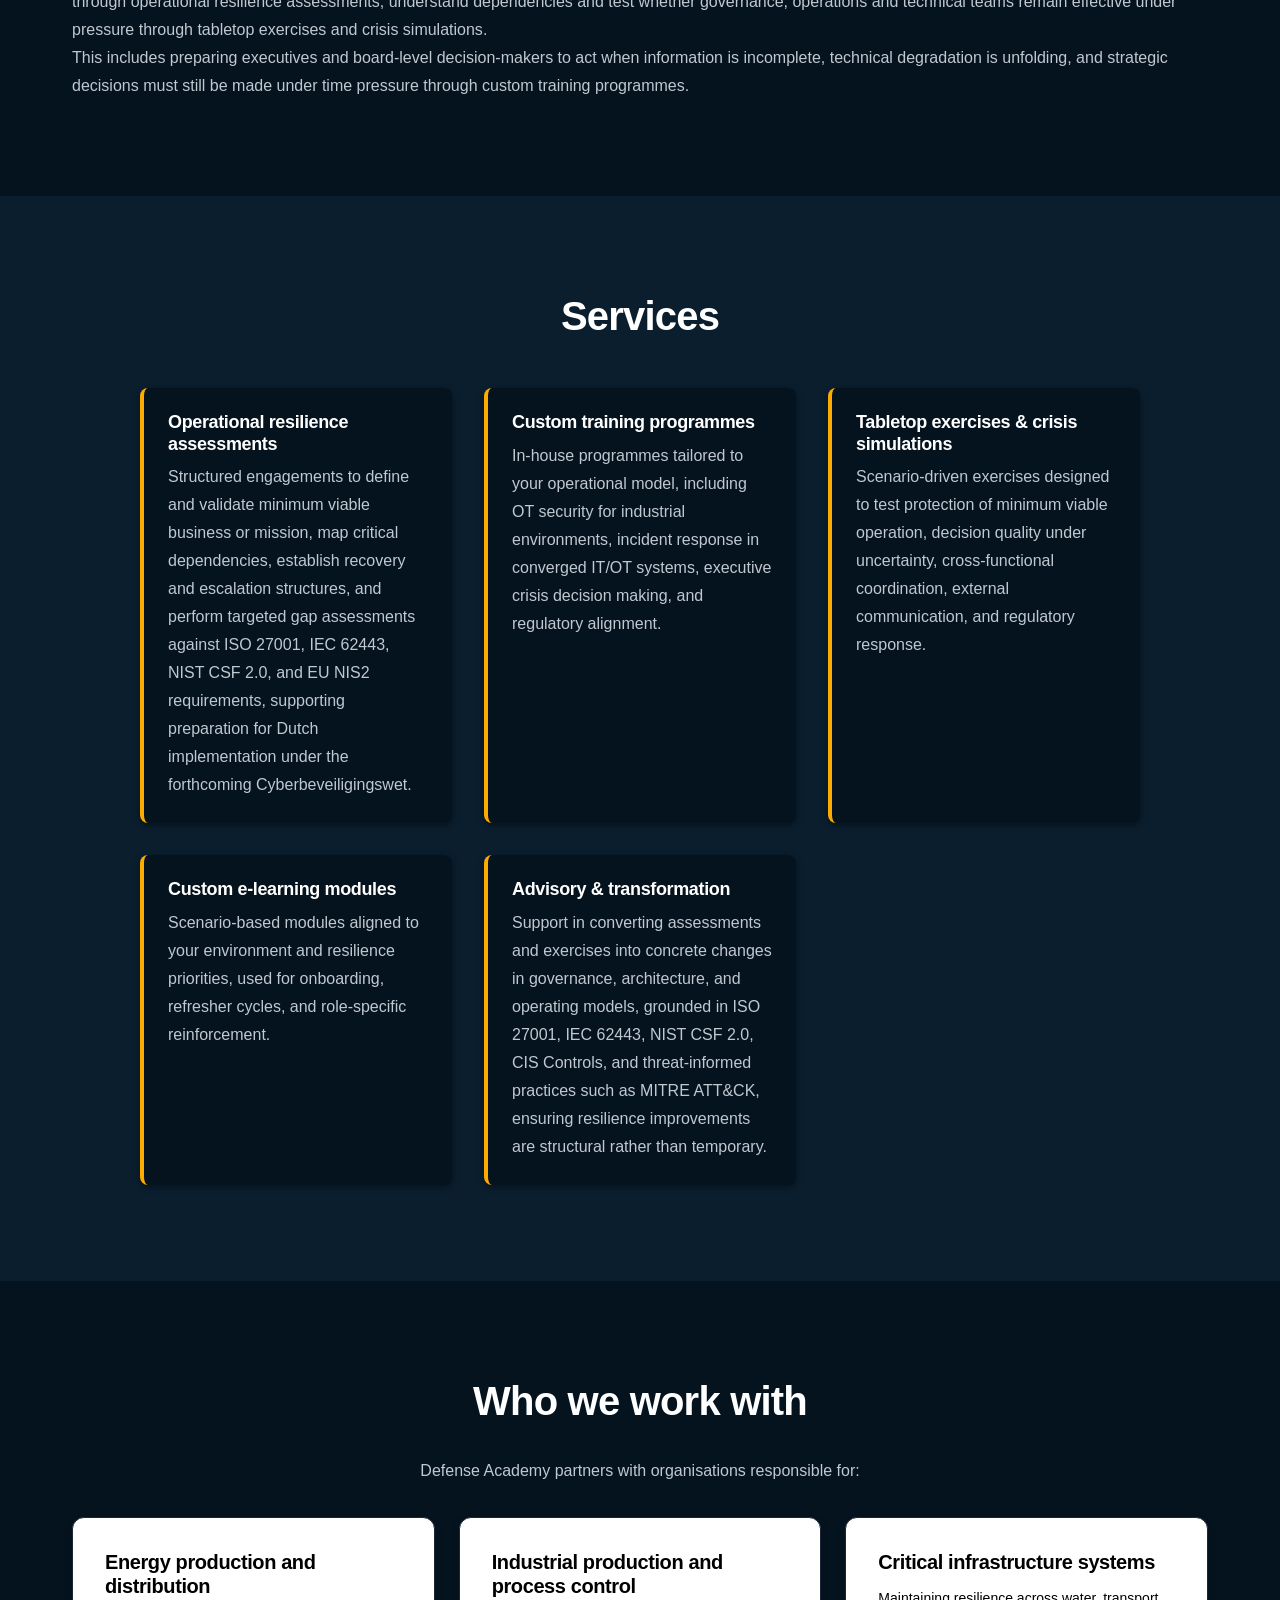
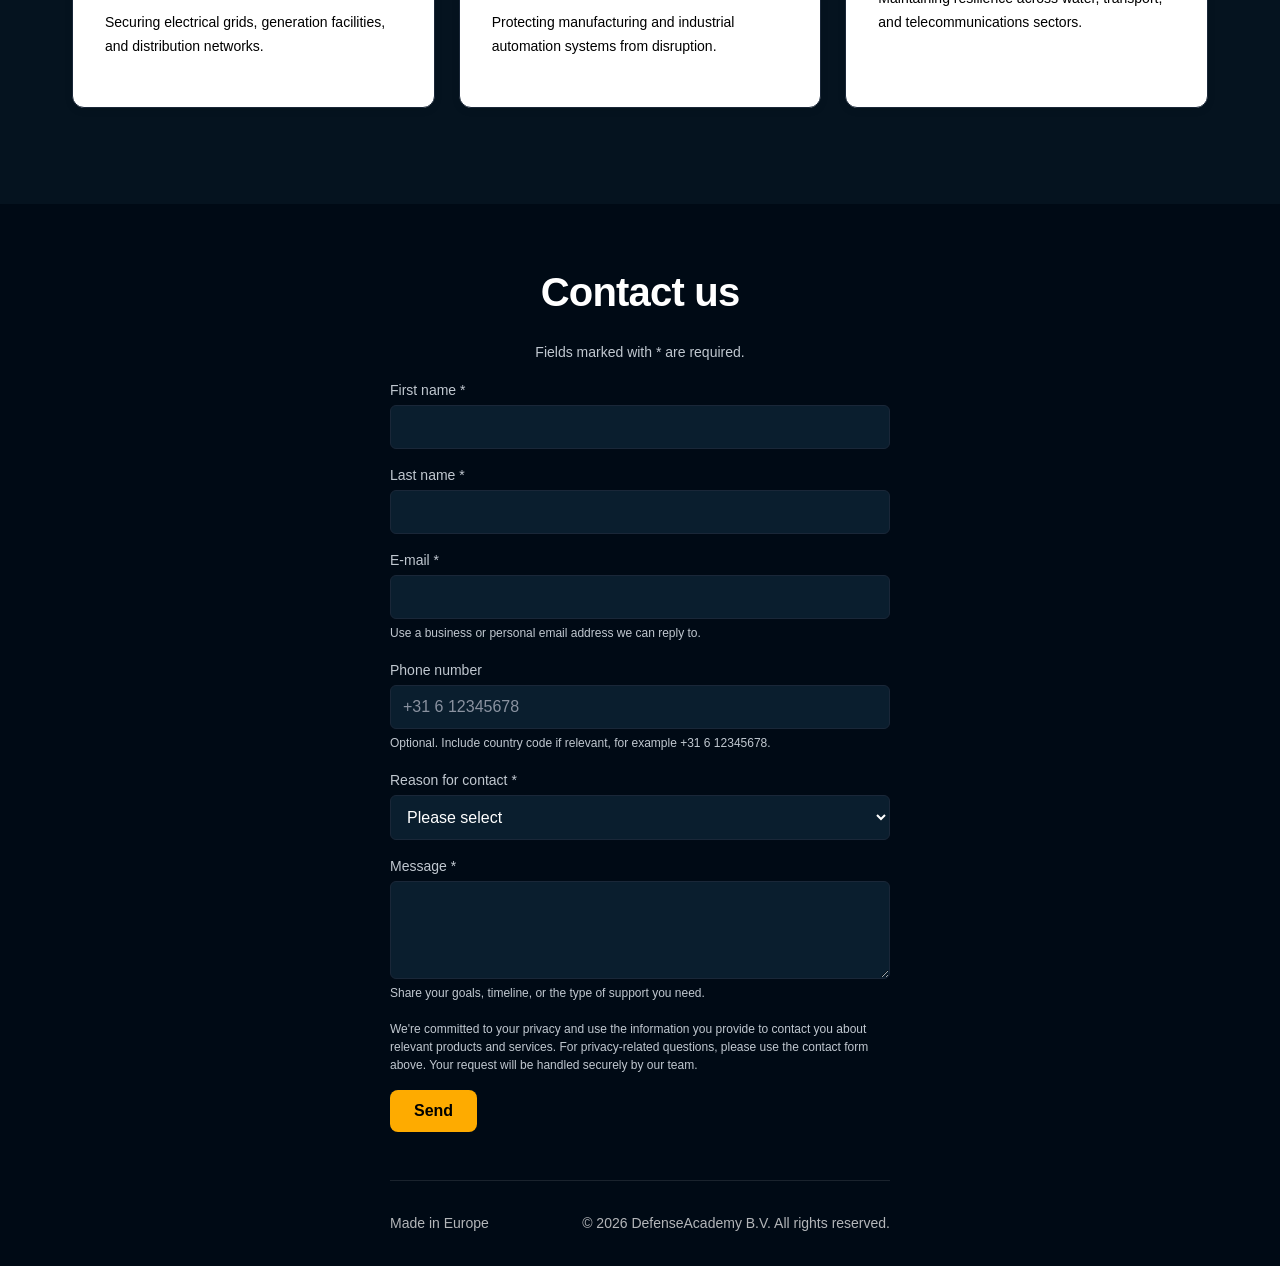
==== commit 04c98073: "fixed routing across repo" ====
--- a/DefenseAcademy/index.html
+++ b/DefenseAcademy/index.html
@@ -209,8 +209,10 @@
             <label for="reason">Reason for contact *</label>
             <select id="reason" name="reason" required aria-describedby="contact-instructions">
               <option value="">Please select</option>
-              <option value="training">Training</option>
-              <option value="consulting">Consulting</option>
+              <option value="training-and-exercises">Training and exercises</option>
+              <option value="assessments-and-advisory">Assessments and advisory</option>
+              <option value="privacy-or-disclosure">Privacy or disclosure</option>
+              <option value="careers-media-or-partnerships">Careers, media or partnerships</option>
               <option value="other">Other</option>
             </select>
           </div>
@@ -223,7 +225,7 @@
             <textarea id="message" name="message" rows="4" required aria-describedby="contact-instructions message-help" maxlength="2000"></textarea>
             <p id="message-help" class="field-help">Share your goals, timeline, or the type of support you need.</p>
           </div>
-          <p class="privacy-text">We're committed to your privacy and use the information you provide to contact you about relevant products and services. For privacy-related questions, email <a href="mailto:security@defenseacademy.eu">security@defenseacademy.eu</a>.</p>
+          <p class="privacy-text">We're committed to your privacy and use the information you provide to contact you about relevant products and services. For privacy-related questions, please use the contact form above. Your request will be handled securely by our team.</p>
           <button type="submit" class="btn btn-primary">Send</button>
         </form>
       </div>
--- a/DefenseAcademy/css/styles.css
+++ b/DefenseAcademy/css/styles.css
@@ -14,8 +14,13 @@
   --muted: #8a92a0;
   --primary: #1e3a5f;
   --primary-light: #2d5a8c;
-  --secondary: #f97316;
-  --secondary-dark: #ea580c;
+  --secondary: #feab00;
+  --secondary-dark: #d69200;
+  --secondary-contrast: #feab00;
+  --secondary-contrast-dark: #d69200;
+  --secondary-link: #7a4f00;
+  --secondary-link-dark: #5f3d00;
+  --focus-ring: #d69200;
   --border: #1a2738;
   --shadow: rgba(0, 0, 0, 0.4);
   --shadow-lg: rgba(0, 0, 0, 0.6);
@@ -135,7 +140,7 @@
 }
 
 a:focus-visible {
-  outline: 3px solid var(--secondary);
+  outline: 3px solid var(--focus-ring);
   outline-offset: 3px;
   border-radius: var(--radius-xs);
 }
@@ -362,21 +367,23 @@
 }
 
 .nav-cta {
-  background: var(--secondary);
-  color: white !important;
+  background: var(--secondary-contrast);
+  color: #000000 !important;
   padding: var(--space-2) var(--space-6);
   border-radius: var(--radius-md);
   font-weight: 600;
 }
 
 .nav-cta:hover {
-  background: var(--secondary-dark);
+  background: var(--secondary-contrast-dark);
+  color: #000000 !important;
+  box-shadow: 0 8px 18px rgba(254, 171, 0, 0.22);
 }
 
 .nav-link:focus-visible,
 .nav-cta:focus-visible,
 .navbar-logo:focus-visible {
-  outline: 3px solid var(--secondary);
+  outline: 3px solid var(--focus-ring);
   outline-offset: 4px;
 }
 
@@ -403,7 +410,7 @@
 }
 
 .nav-toggle:focus-visible {
-  outline: 3px solid var(--secondary);
+  outline: 3px solid var(--focus-ring);
   outline-offset: 4px;
   border-radius: var(--radius-sm);
 }
@@ -510,20 +517,20 @@
 }
 
 .btn:focus-visible {
-  outline: 2px solid var(--secondary);
+  outline: 2px solid var(--focus-ring);
   outline-offset: 2px;
 }
 
 .btn-primary {
-  background: var(--secondary);
-  color: white;
+  background: var(--secondary-contrast);
+  color: #000000;
 }
 
 .btn-primary:hover {
-  background: var(--secondary-dark);
-  color: white;
+  background: var(--secondary-contrast-dark);
+  color: #000000;
   transform: translateY(-2px);
-  box-shadow: 0 8px 20px rgba(249, 115, 22, 0.3);
+  box-shadow: 0 8px 20px rgba(254, 171, 0, 0.3);
 }
 
 .btn-secondary {
@@ -736,8 +743,8 @@
 
 .course-badge {
   display: inline-block;
-  background: var(--secondary);
-  color: white;
+  background: var(--secondary-contrast);
+  color: #000000;
   padding: var(--space-2) var(--space-4);
   border-radius: var(--radius-sm);
   font-size: var(--text-xs);
@@ -773,20 +780,22 @@
 }
 
 .course-link {
-  color: var(--secondary);
+  color: var(--secondary-link);
   font-weight: 600;
   text-decoration: none;
   transition: color var(--transition-base);
   font-size: var(--text-sm);
+  text-decoration-thickness: 2px;
+  text-underline-offset: 0.18em;
 }
 
 .course-link:hover {
-  color: #ea580c;
+  color: var(--secondary-link-dark);
   text-decoration: underline;
 }
 
 .course-link:focus-visible {
-  outline: 3px solid var(--secondary);
+  outline: 3px solid var(--focus-ring);
   outline-offset: 3px;
 }
 
--- a/DefenseAcademy/css/contact-form.css
+++ b/DefenseAcademy/css/contact-form.css
@@ -84,7 +84,7 @@
 .contact-form textarea:focus {
   outline: none;
   border-color: var(--secondary);
-  box-shadow: 0 0 0 3px rgba(249, 115, 22, 0.25);
+  box-shadow: 0 0 0 3px rgba(254, 171, 0, 0.25);
 }
 
 .privacy-text {
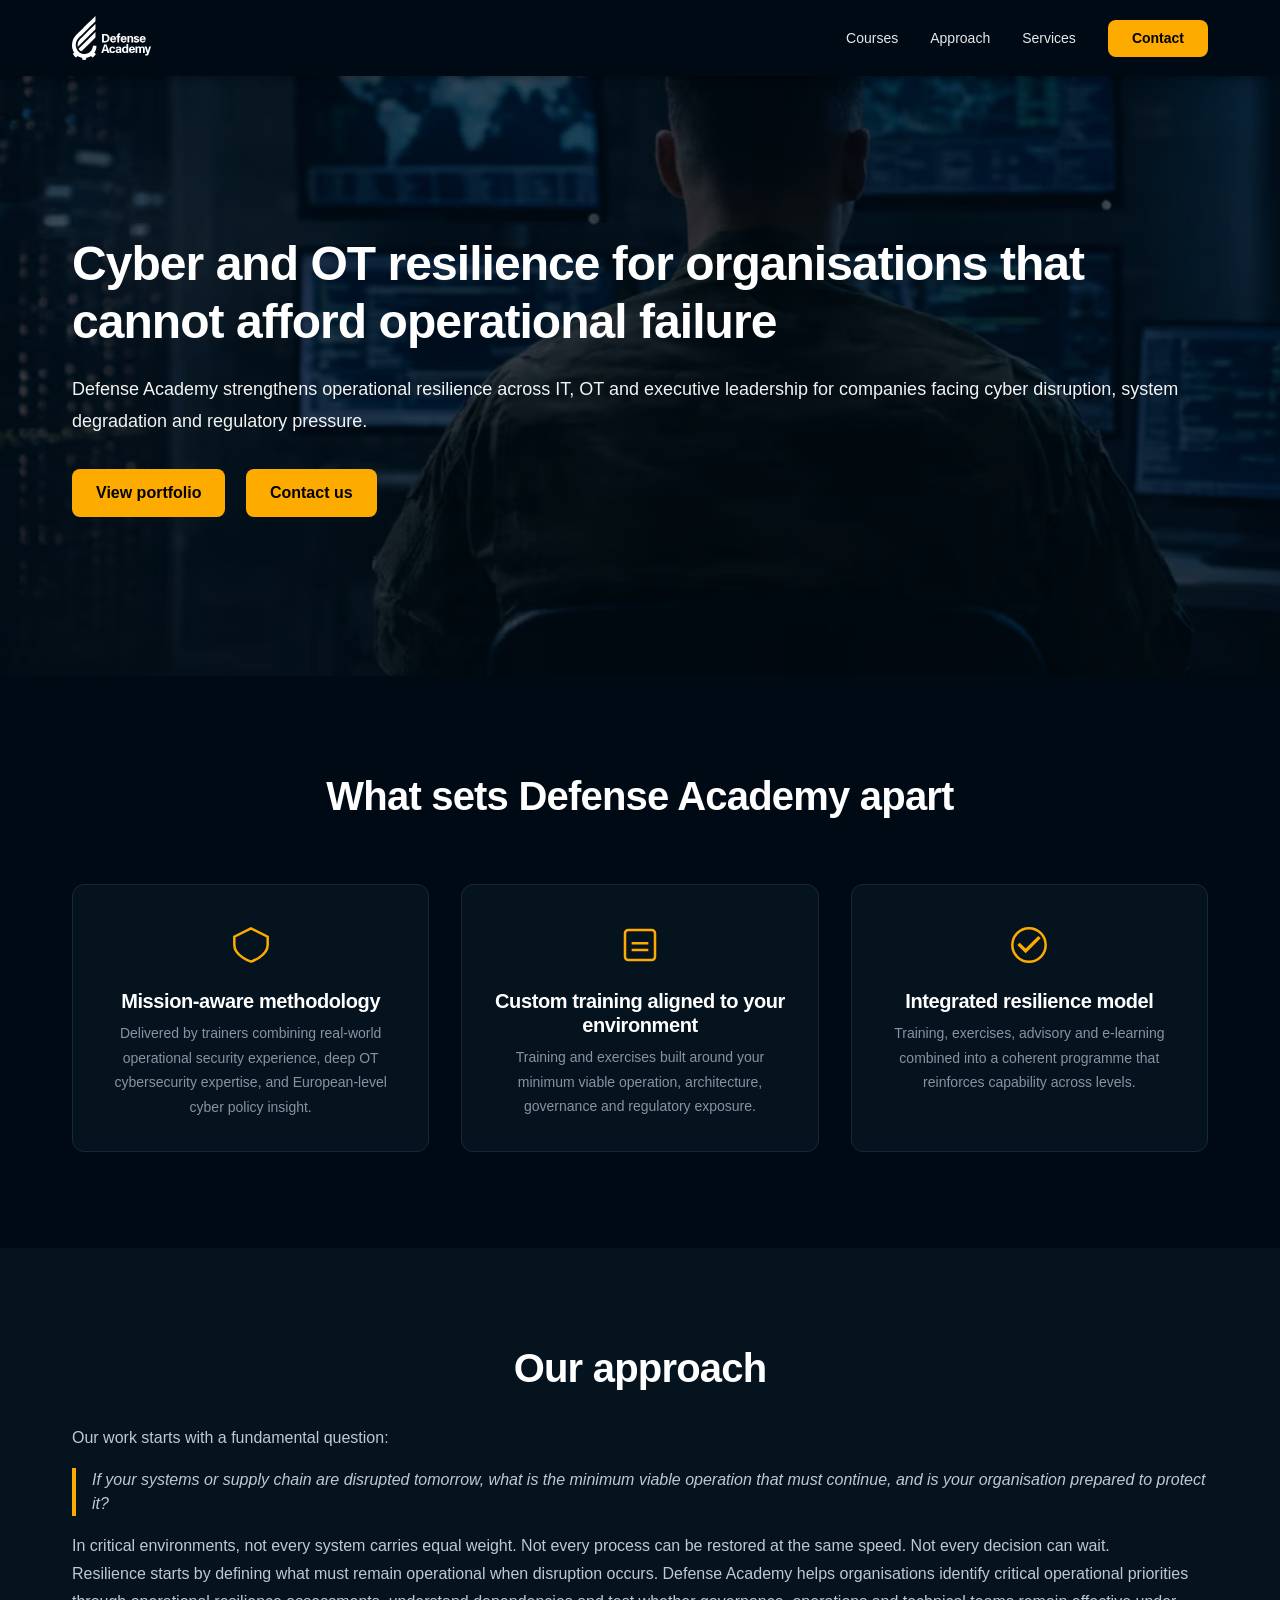
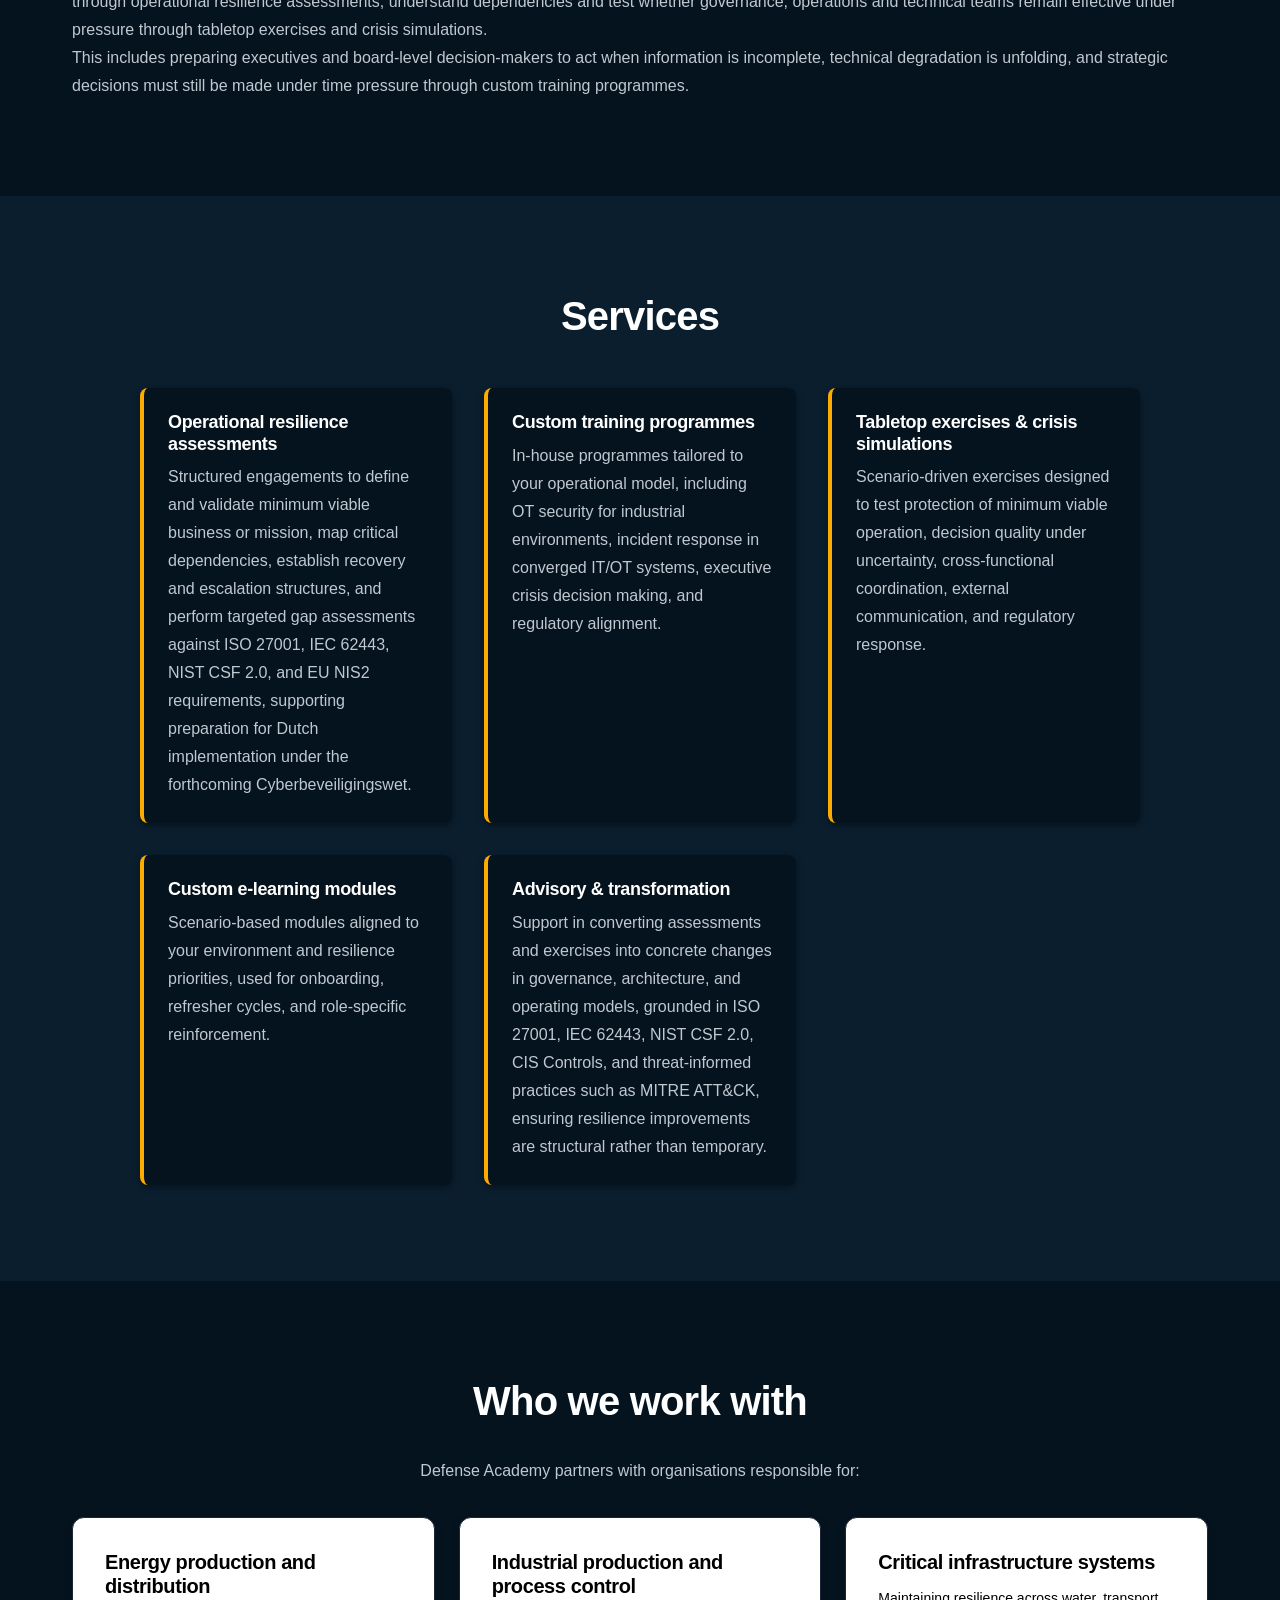
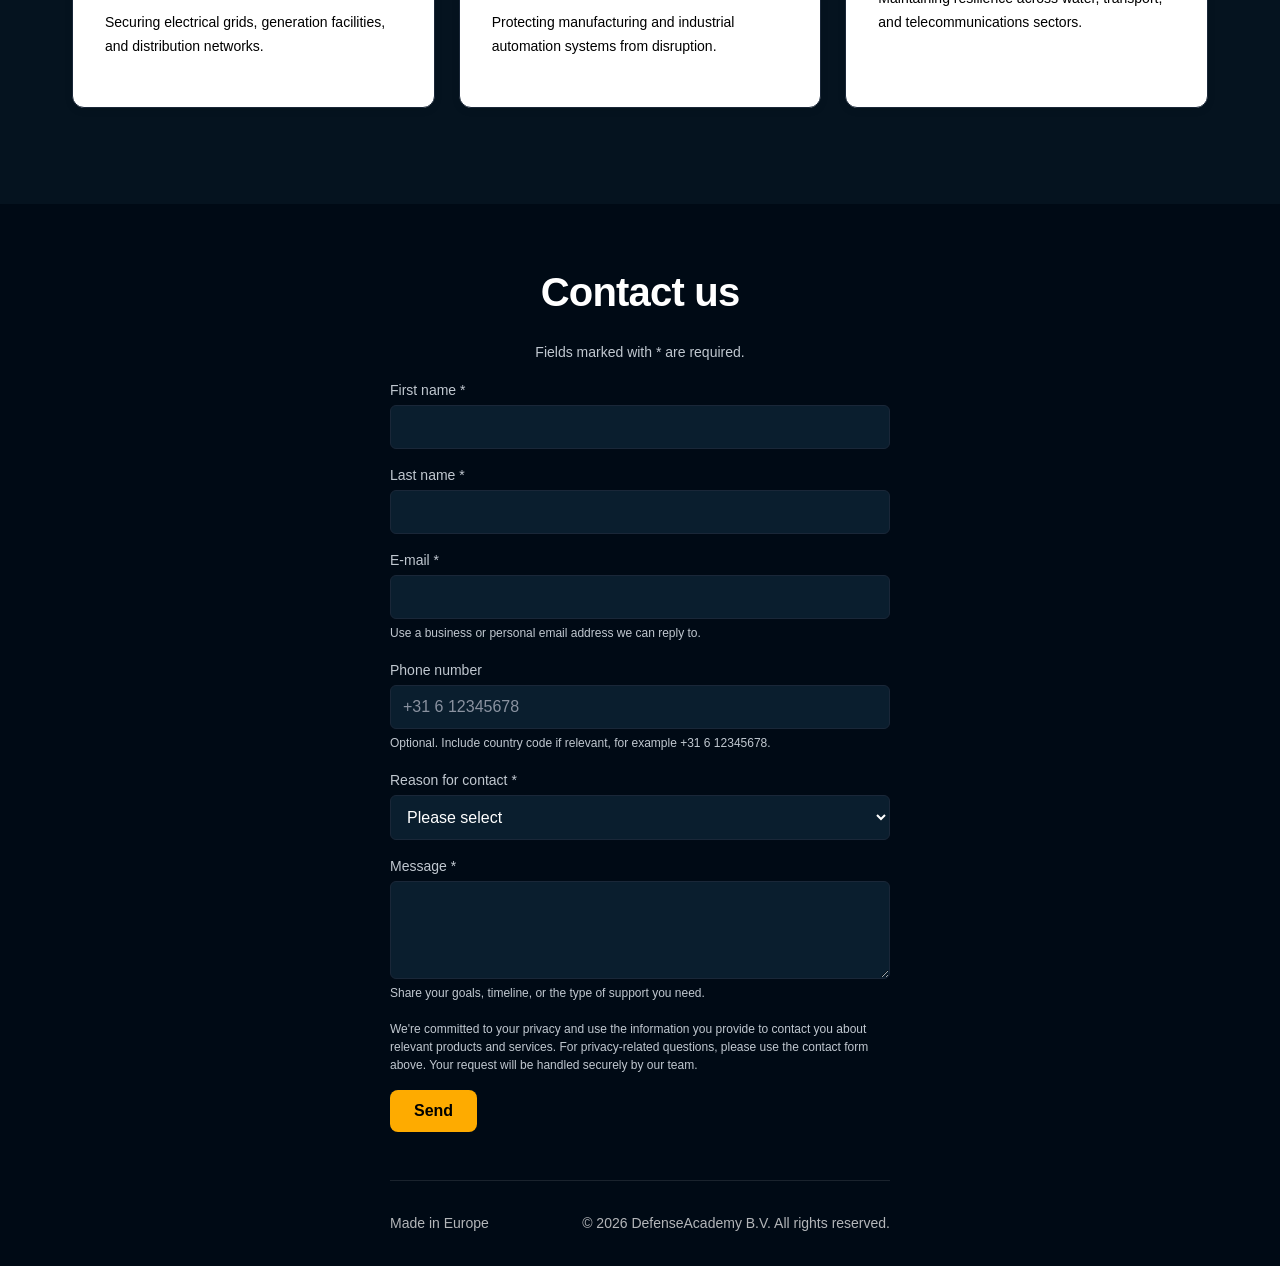
==== commit 47979647: "updated icon and add portfolio button to courses" ====
--- a/DefenseAcademy/index.html
+++ b/DefenseAcademy/index.html
@@ -113,7 +113,8 @@
           <div class="feature-card">
             <div class="feature-icon">
               <svg viewBox="0 0 24 24" width="40" height="40" stroke="currentColor" stroke-width="1.5" fill="none" aria-hidden="true" focusable="false">
-                <path d="M12 2C6.48 2 2 6.48 2 12S6.48 22 12 22S22 17.52 22 12S17.52 2 12 2M10 17L5 12L6.41 10.59L10 14.17L17.59 6.58L19 8L10 17Z"/>
+                <circle cx="12" cy="12" r="10"/>
+                <path d="M10 17L5 12L6.41 10.59L10 14.17L17.59 6.58L19 8L10 17Z" fill="currentColor" stroke="none"/>
               </svg>
             </div>
             <h3>Integrated resilience model</h3>
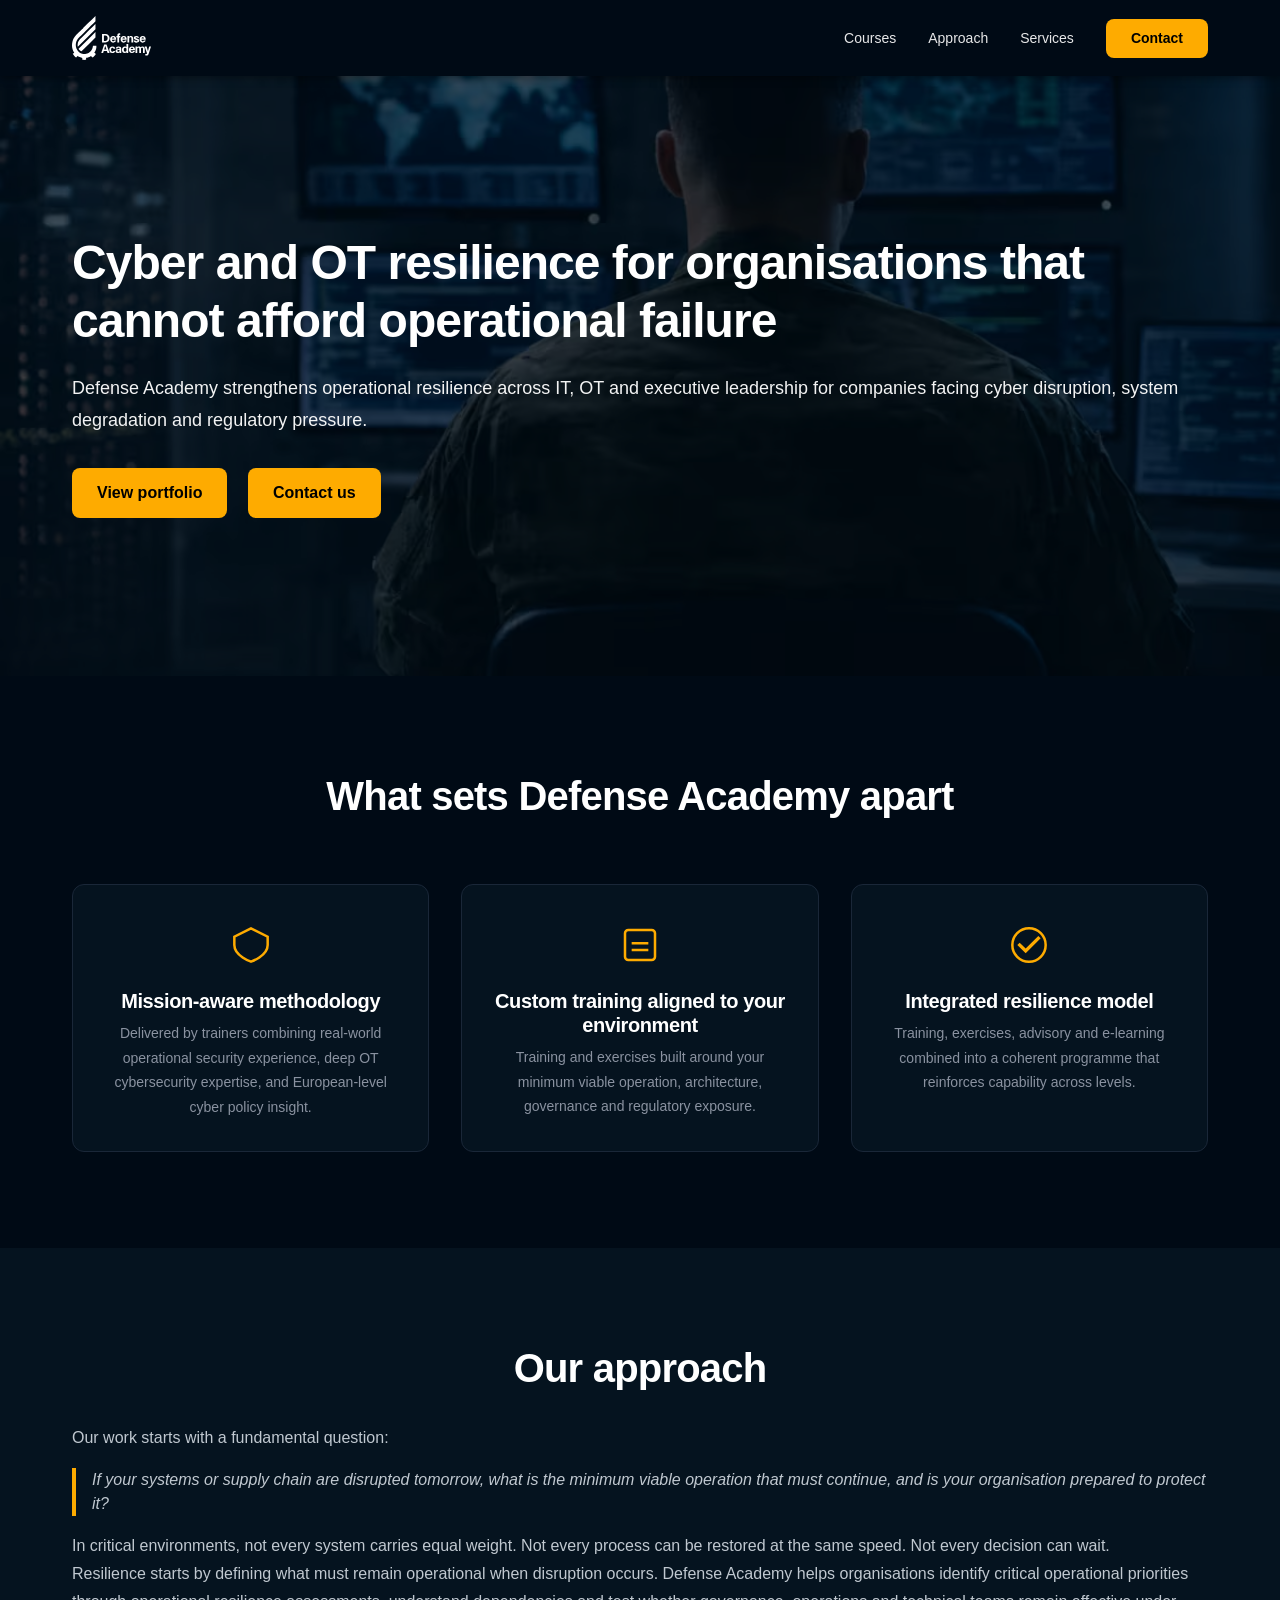
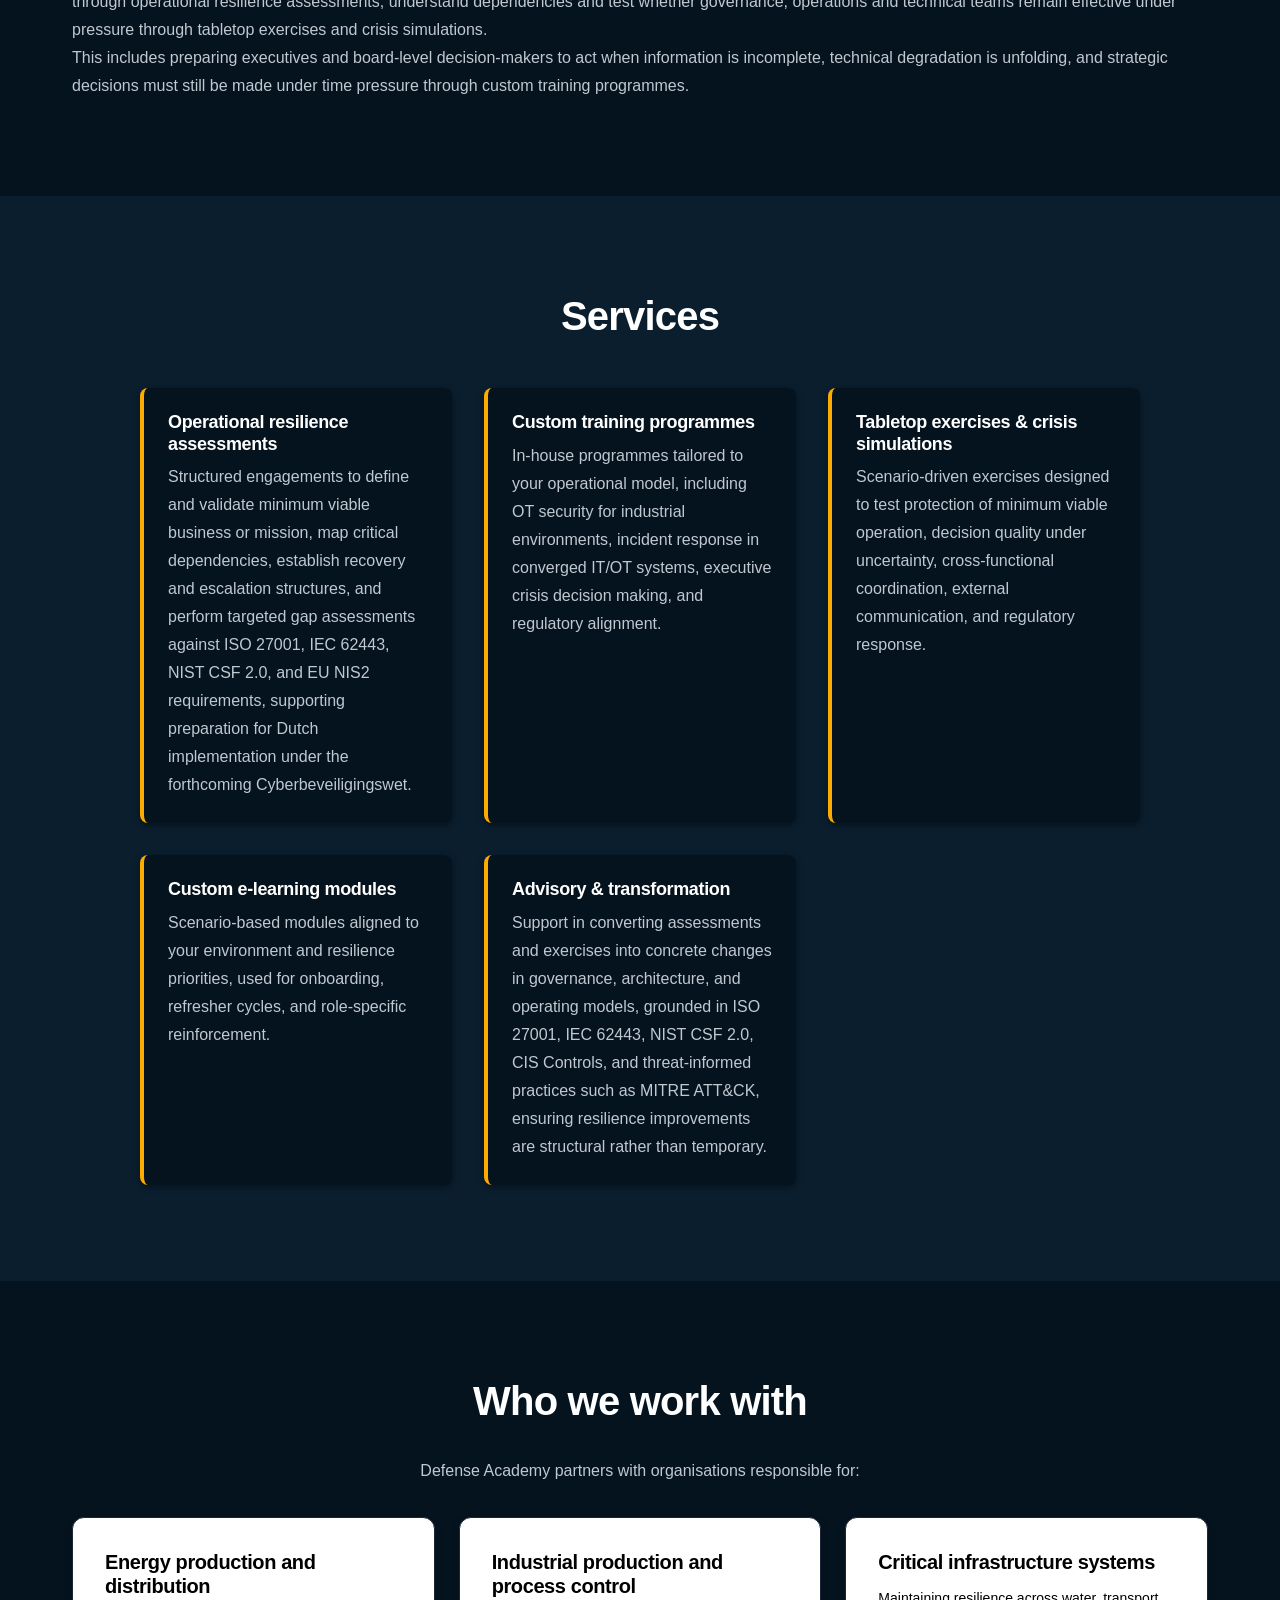
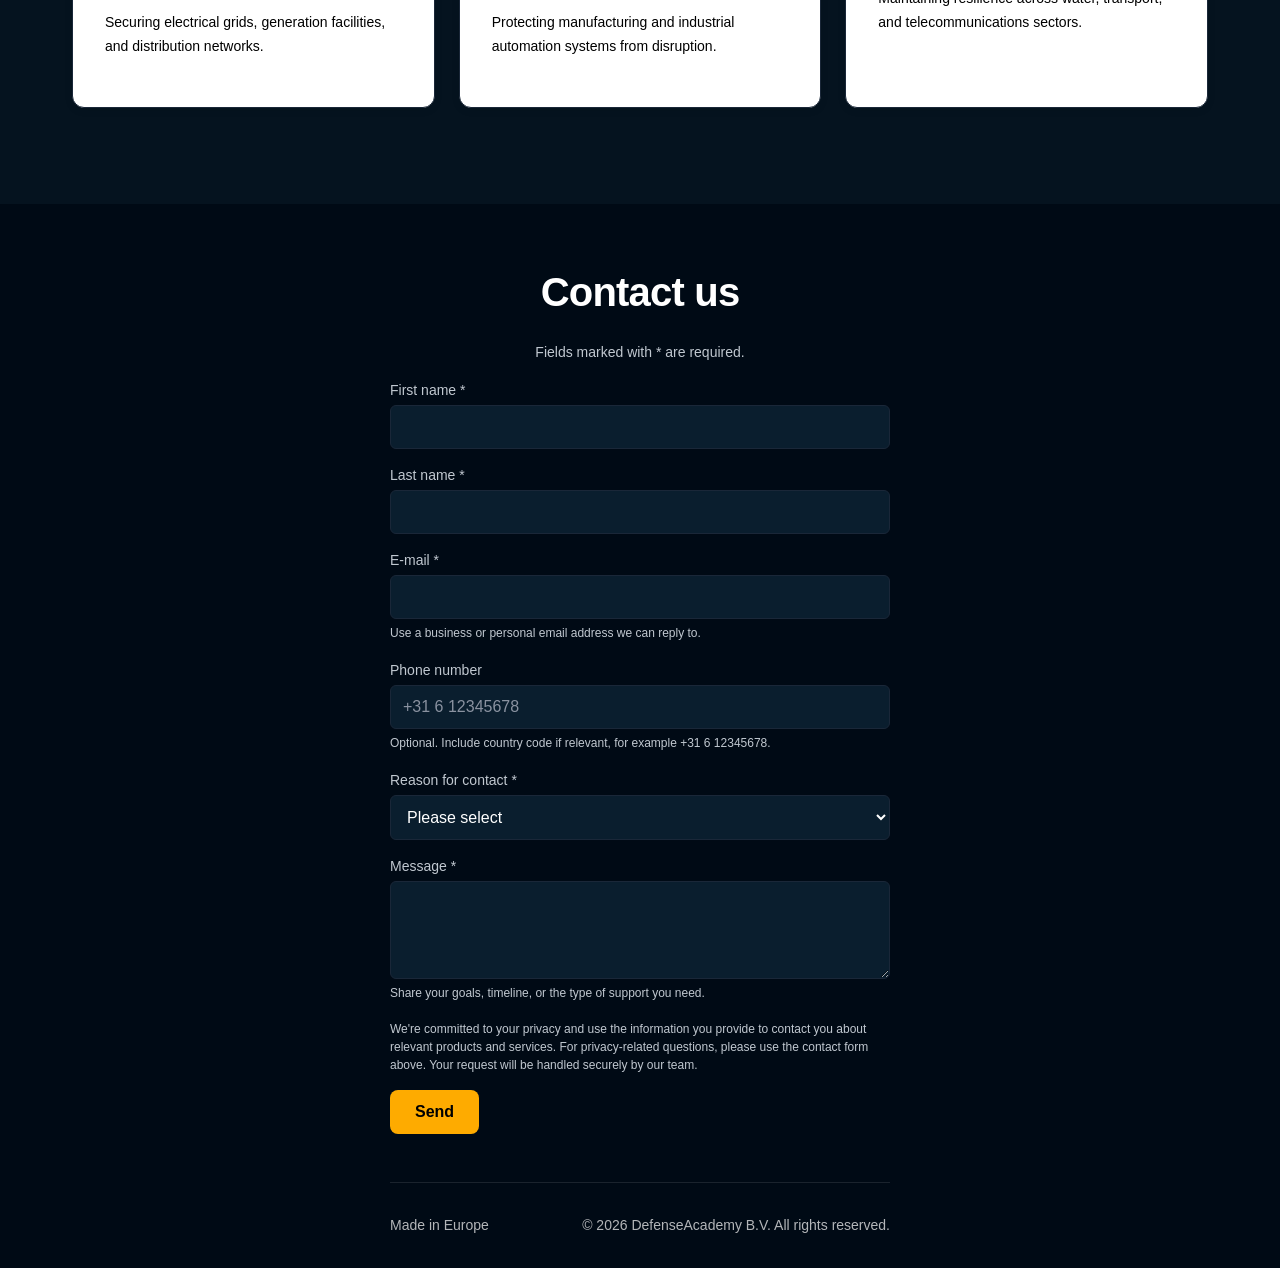
==== commit 1d54b11b: "updated button on-mouse over behaviour" ====
--- a/DefenseAcademy/index.html
+++ b/DefenseAcademy/index.html
@@ -52,7 +52,7 @@
         <a href="pages/courses.html" class="nav-link">Courses</a>
         <a href="#approach" class="nav-link">Approach</a>
         <a href="#services" class="nav-link">Services</a>
-        <a href="#contact" class="nav-link nav-cta">Contact</a>
+        <a href="#contact" class="nav-link nav-cta btn-contact">Contact</a>
       </nav>
     </div>
   </header>
--- a/DefenseAcademy/css/styles.css
+++ b/DefenseAcademy/css/styles.css
@@ -24,6 +24,12 @@
   --border: #1a2738;
   --shadow: rgba(0, 0, 0, 0.4);
   --shadow-lg: rgba(0, 0, 0, 0.6);
+  --button-hover-bg: #000000;
+  --button-hover-text: #ffffff;
+  --button-hover-border: #000000;
+  --contact-hover-bg: #ffffff;
+  --contact-hover-text: #000000;
+  --contact-hover-border: #ffffff;
 
   /* Spacing Scale */
   --space-1: 0.25rem;
@@ -372,12 +378,16 @@
   padding: var(--space-2) var(--space-6);
   border-radius: var(--radius-md);
   font-weight: 600;
-}
-
-.nav-cta:hover {
-  background: var(--secondary-contrast-dark);
-  color: #000000 !important;
-  box-shadow: 0 8px 18px rgba(254, 171, 0, 0.22);
+  border: 1px solid transparent;
+  transition: background-color var(--transition-base), color var(--transition-base), border-color var(--transition-base), box-shadow var(--transition-base);
+}
+
+.btn-contact:hover,
+.btn-contact:focus-visible {
+  background: var(--contact-hover-bg);
+  color: var(--contact-hover-text) !important;
+  border-color: var(--contact-hover-border);
+  box-shadow: 0 8px 18px rgba(255, 255, 255, 0.18);
 }
 
 .nav-link:focus-visible,
@@ -511,7 +521,8 @@
   border-radius: var(--radius-md);
   border: none;
   cursor: pointer;
-  transition: all var(--transition-base);
+  border: 1px solid transparent;
+  transition: background-color var(--transition-base), color var(--transition-base), border-color var(--transition-base), box-shadow var(--transition-base), transform var(--transition-base);
   white-space: nowrap;
   text-align: center;
 }
@@ -521,16 +532,24 @@
   outline-offset: 2px;
 }
 
+.btn:hover,
+.btn:focus-visible {
+  background: var(--button-hover-bg);
+  color: var(--button-hover-text);
+  border-color: var(--button-hover-border);
+}
+
 .btn-primary {
   background: var(--secondary-contrast);
   color: #000000;
 }
 
 .btn-primary:hover {
-  background: var(--secondary-contrast-dark);
-  color: #000000;
+  background: var(--button-hover-bg);
+  color: var(--button-hover-text);
+  border-color: var(--button-hover-border);
   transform: translateY(-2px);
-  box-shadow: 0 8px 20px rgba(254, 171, 0, 0.3);
+  box-shadow: 0 8px 20px rgba(0, 0, 0, 0.28);
 }
 
 .btn-secondary {
@@ -540,8 +559,9 @@
 }
 
 .btn-secondary:hover {
-  background: var(--primary);
-  color: white;
+  background: var(--button-hover-bg);
+  color: var(--button-hover-text);
+  border-color: var(--button-hover-border);
 }
 
 /* ============================================
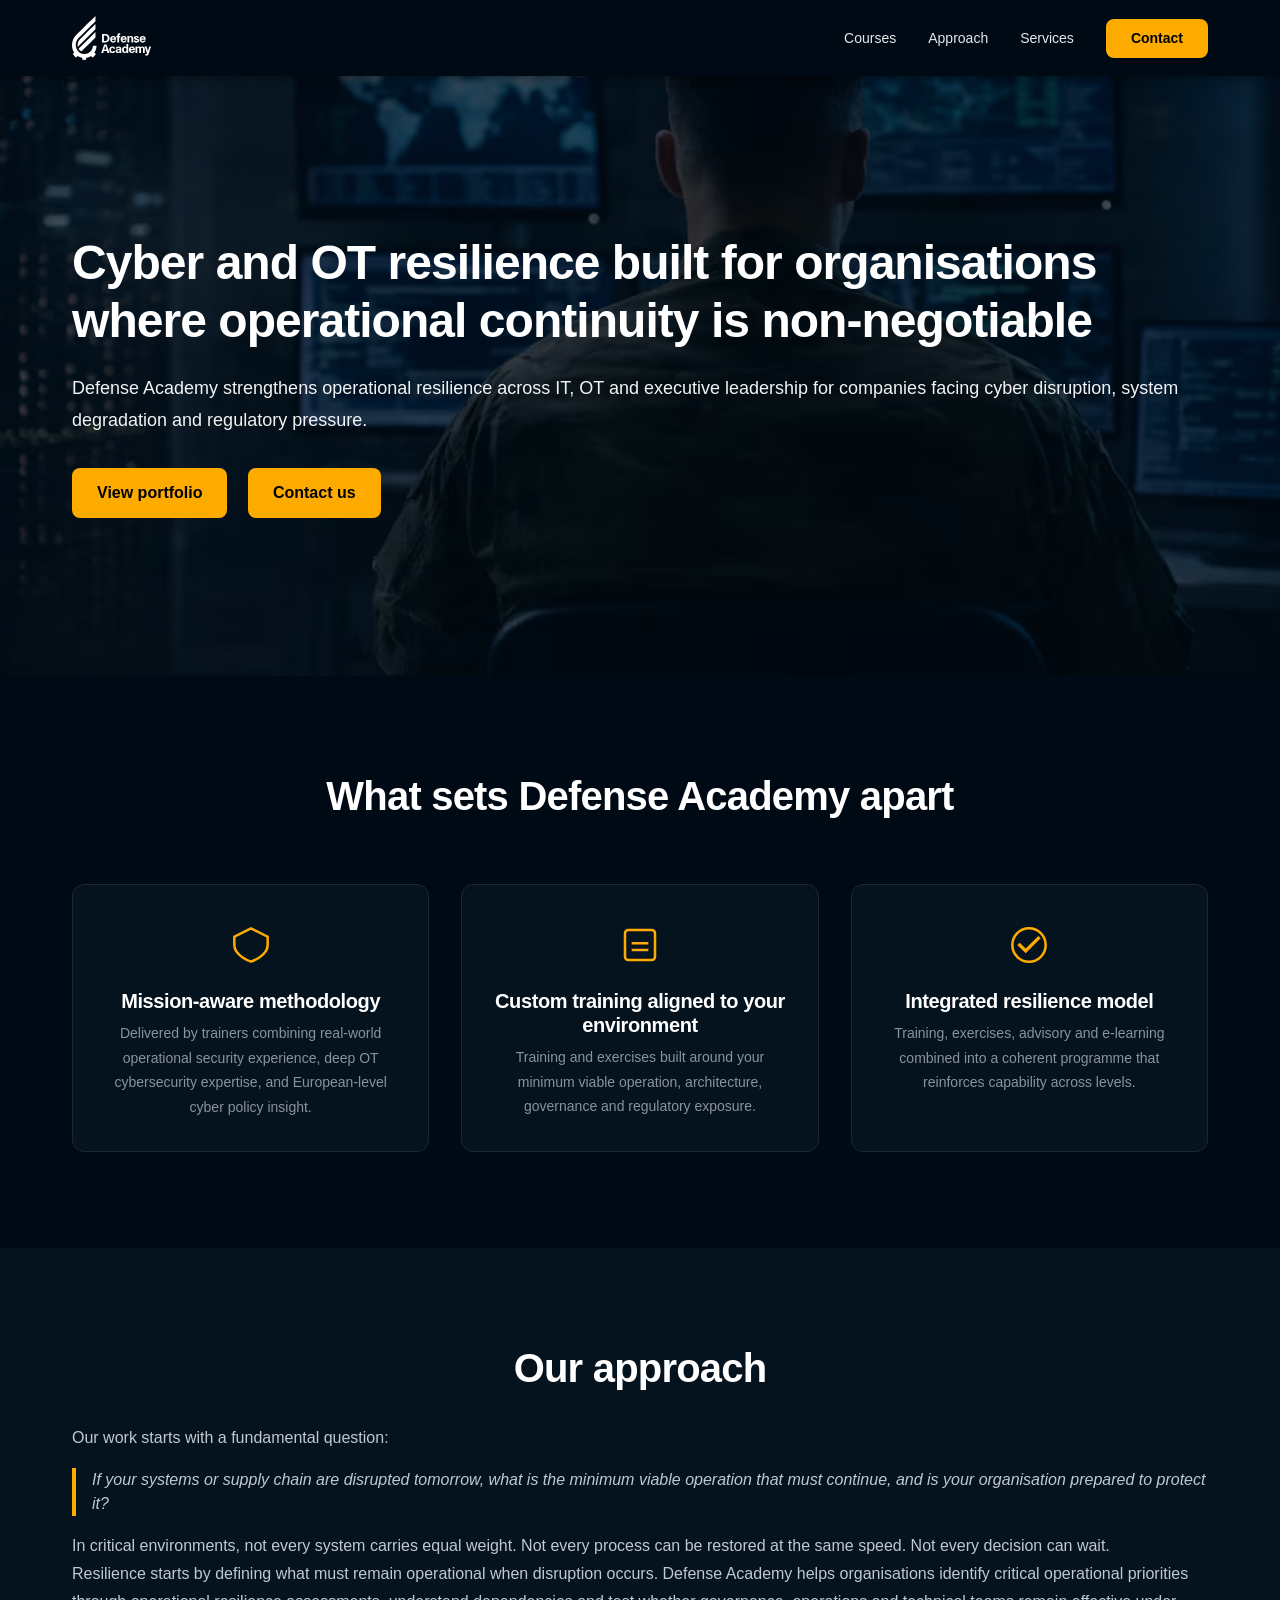
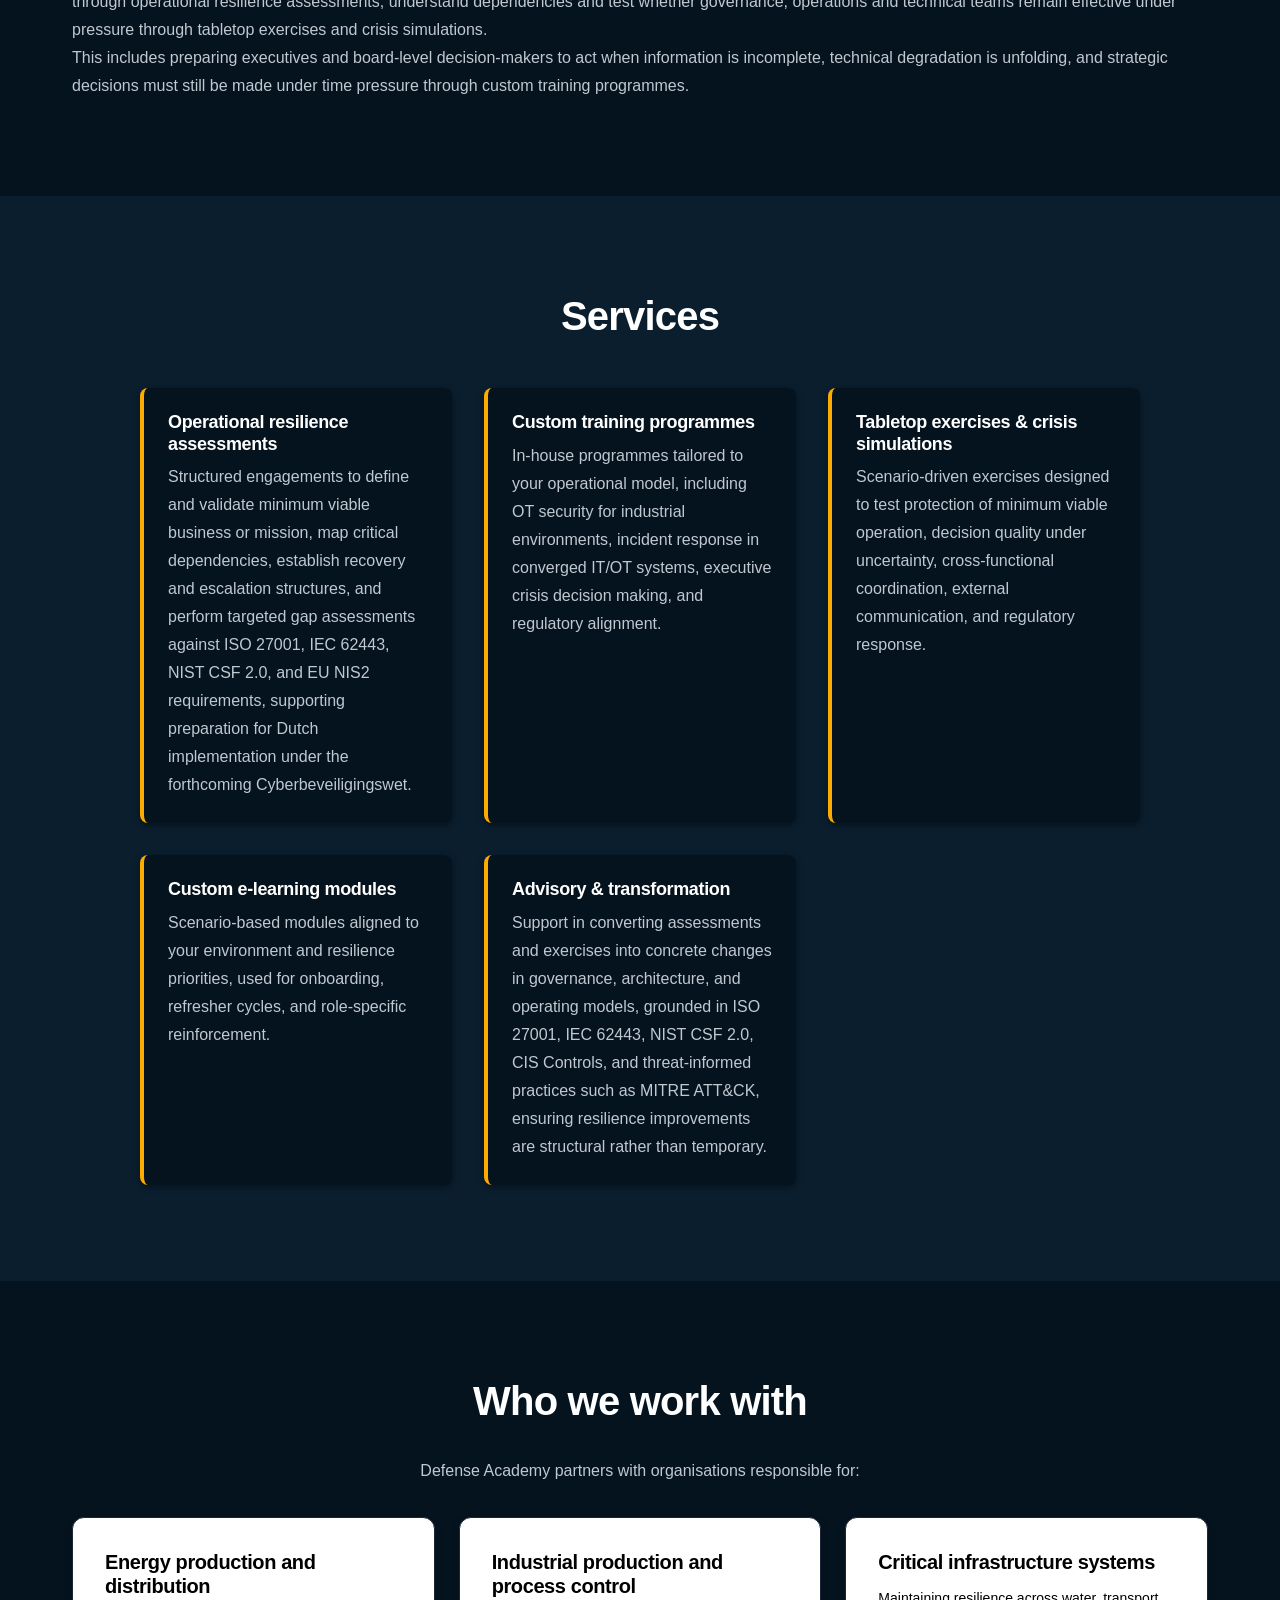
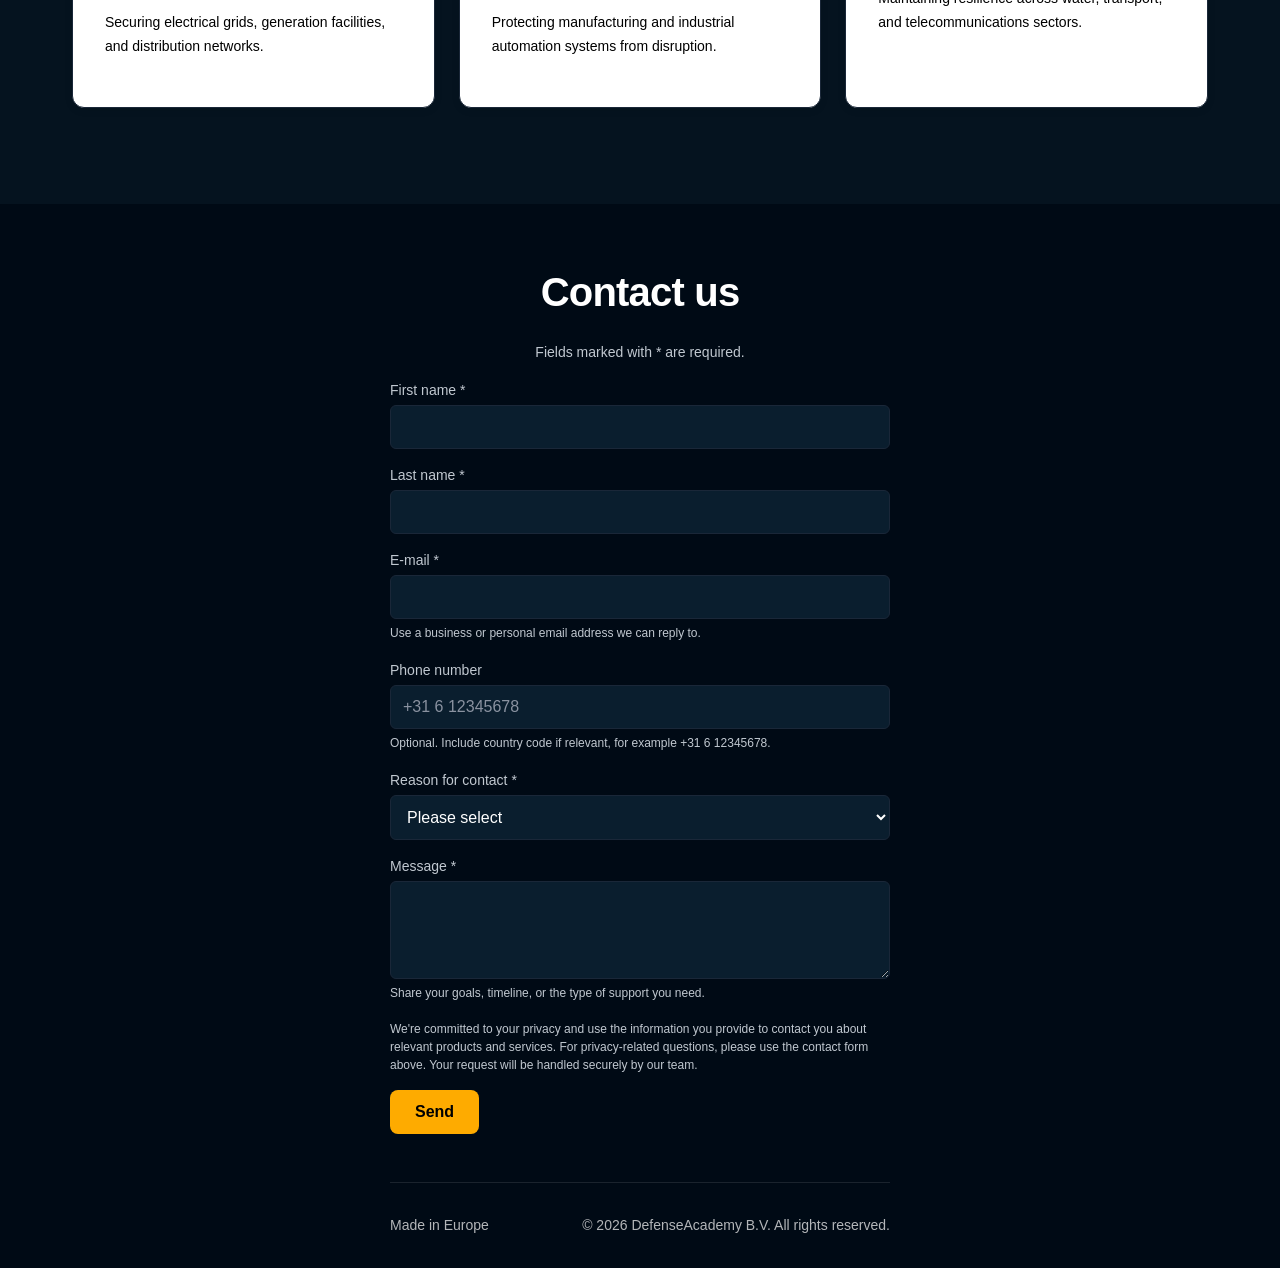
==== commit 39c40241: "updated text on homepage" ====
--- a/DefenseAcademy/index.html
+++ b/DefenseAcademy/index.html
@@ -80,7 +80,7 @@
           decoding="async">
       </picture>
       <div class="hero-content">
-        <h1 id="hero-title">Cyber and OT resilience for organisations that cannot afford operational failure</h1>
+        <h1 id="hero-title">Cyber and OT resilience built for organisations where operational continuity is non-negotiable</h1>
         <p class="hero-subtitle">Defense Academy strengthens operational resilience across IT, OT and executive leadership for companies facing cyber disruption, system degradation and regulatory pressure.</p>
         <a href="pages/courses.html" class="btn btn-primary">View portfolio</a>
         <a href="#contact" class="btn btn-primary">Contact us</a>
